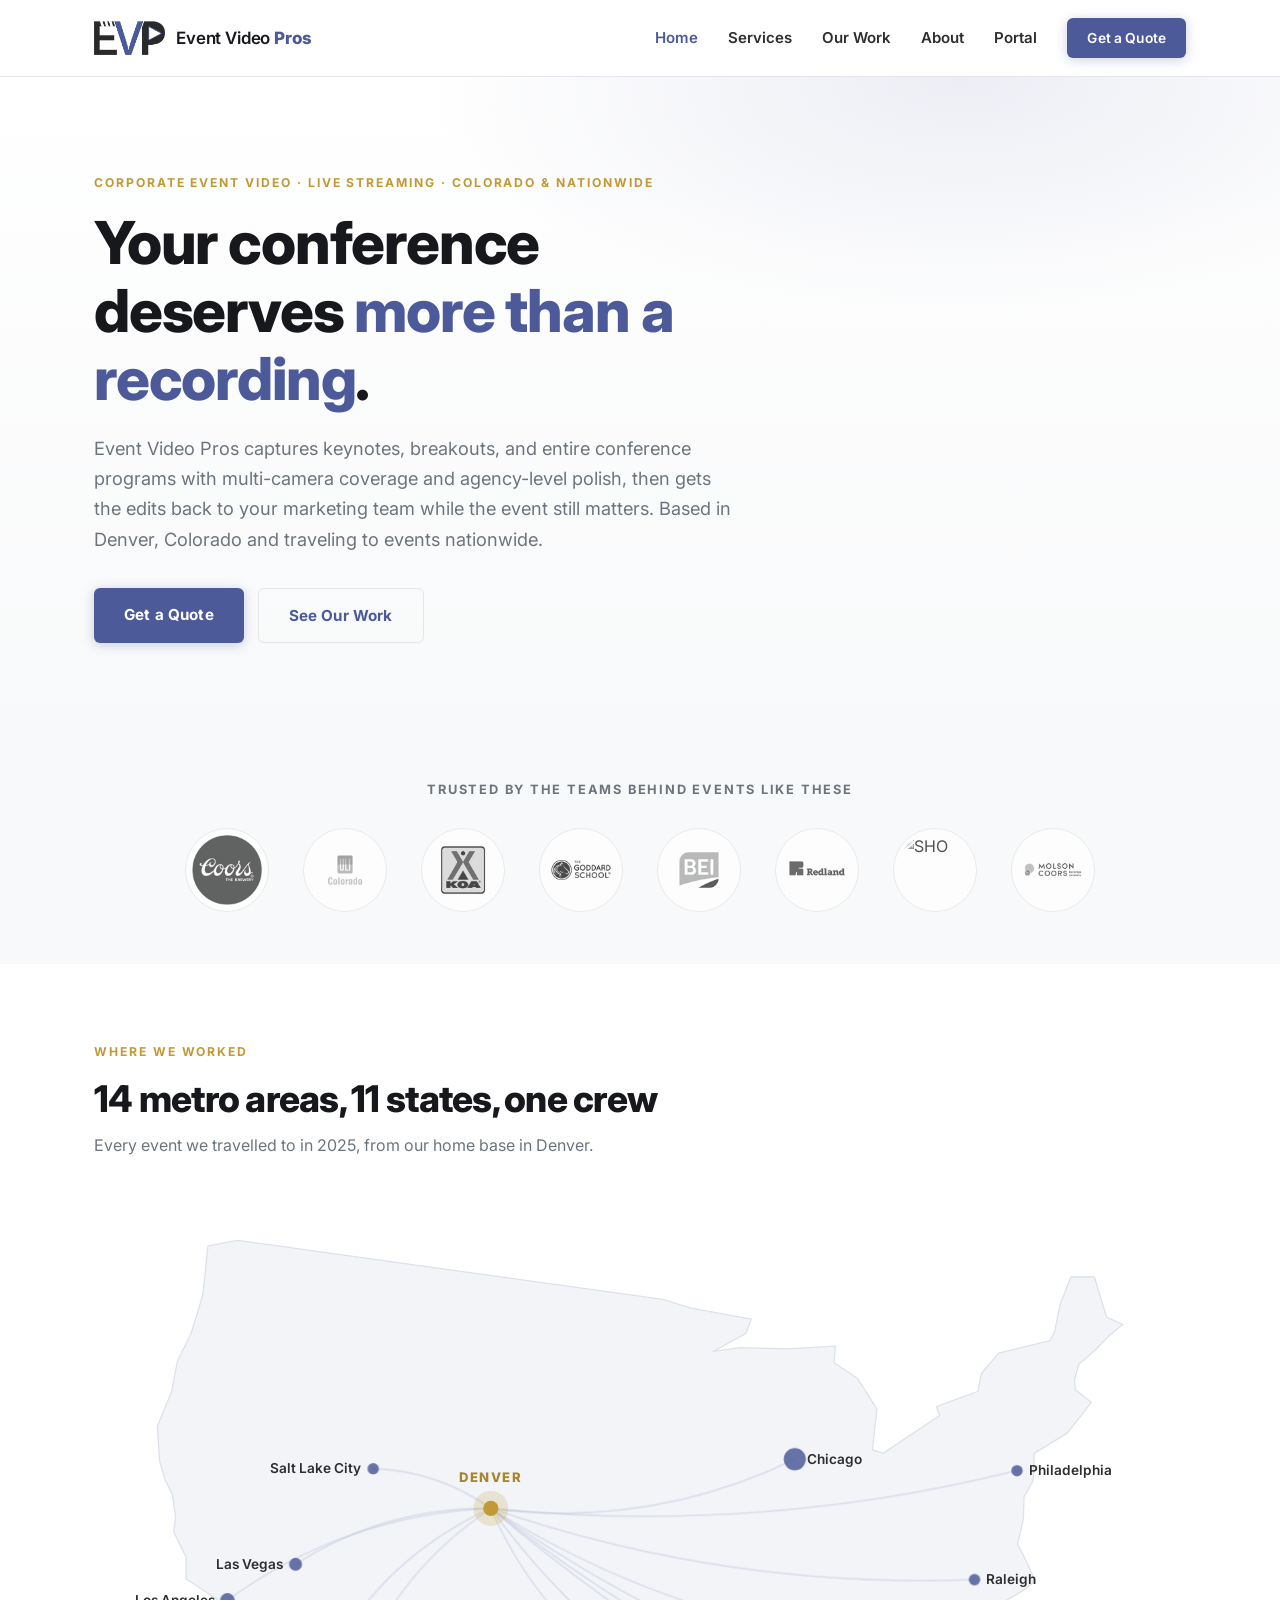
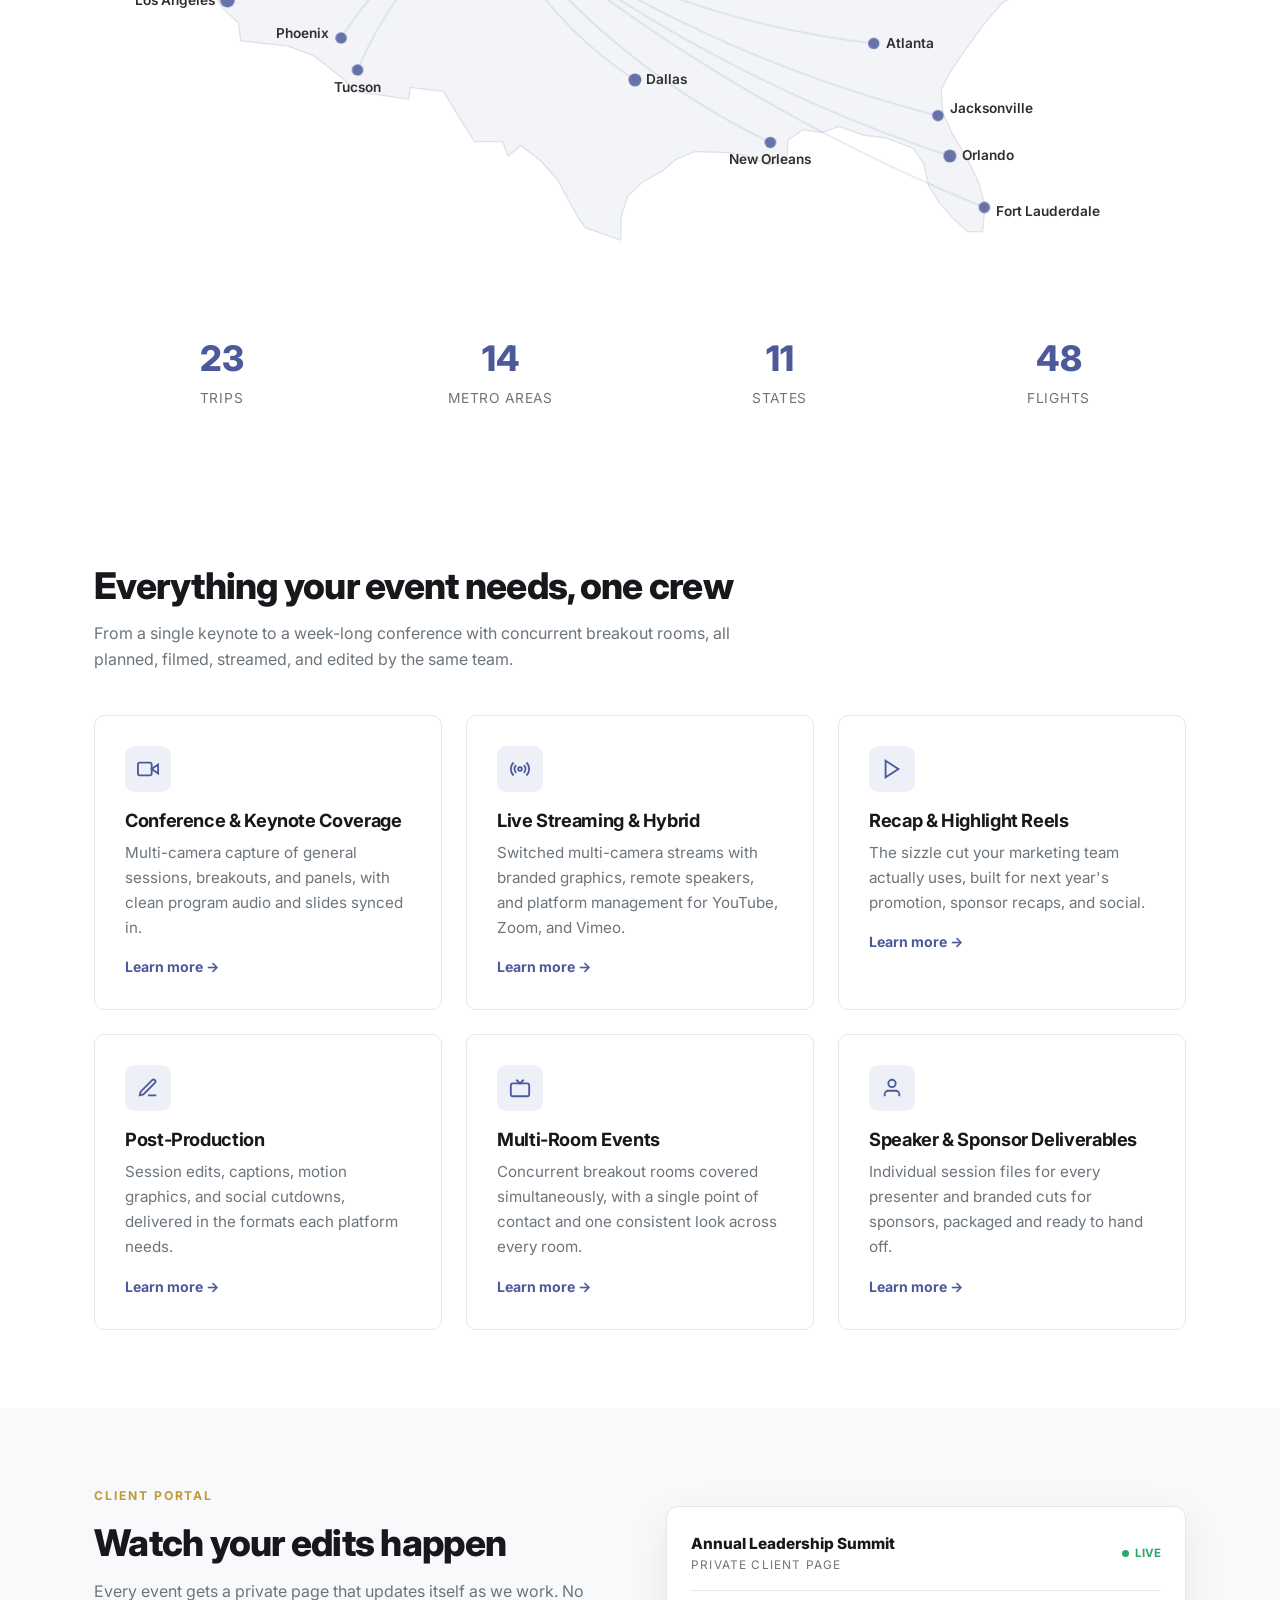
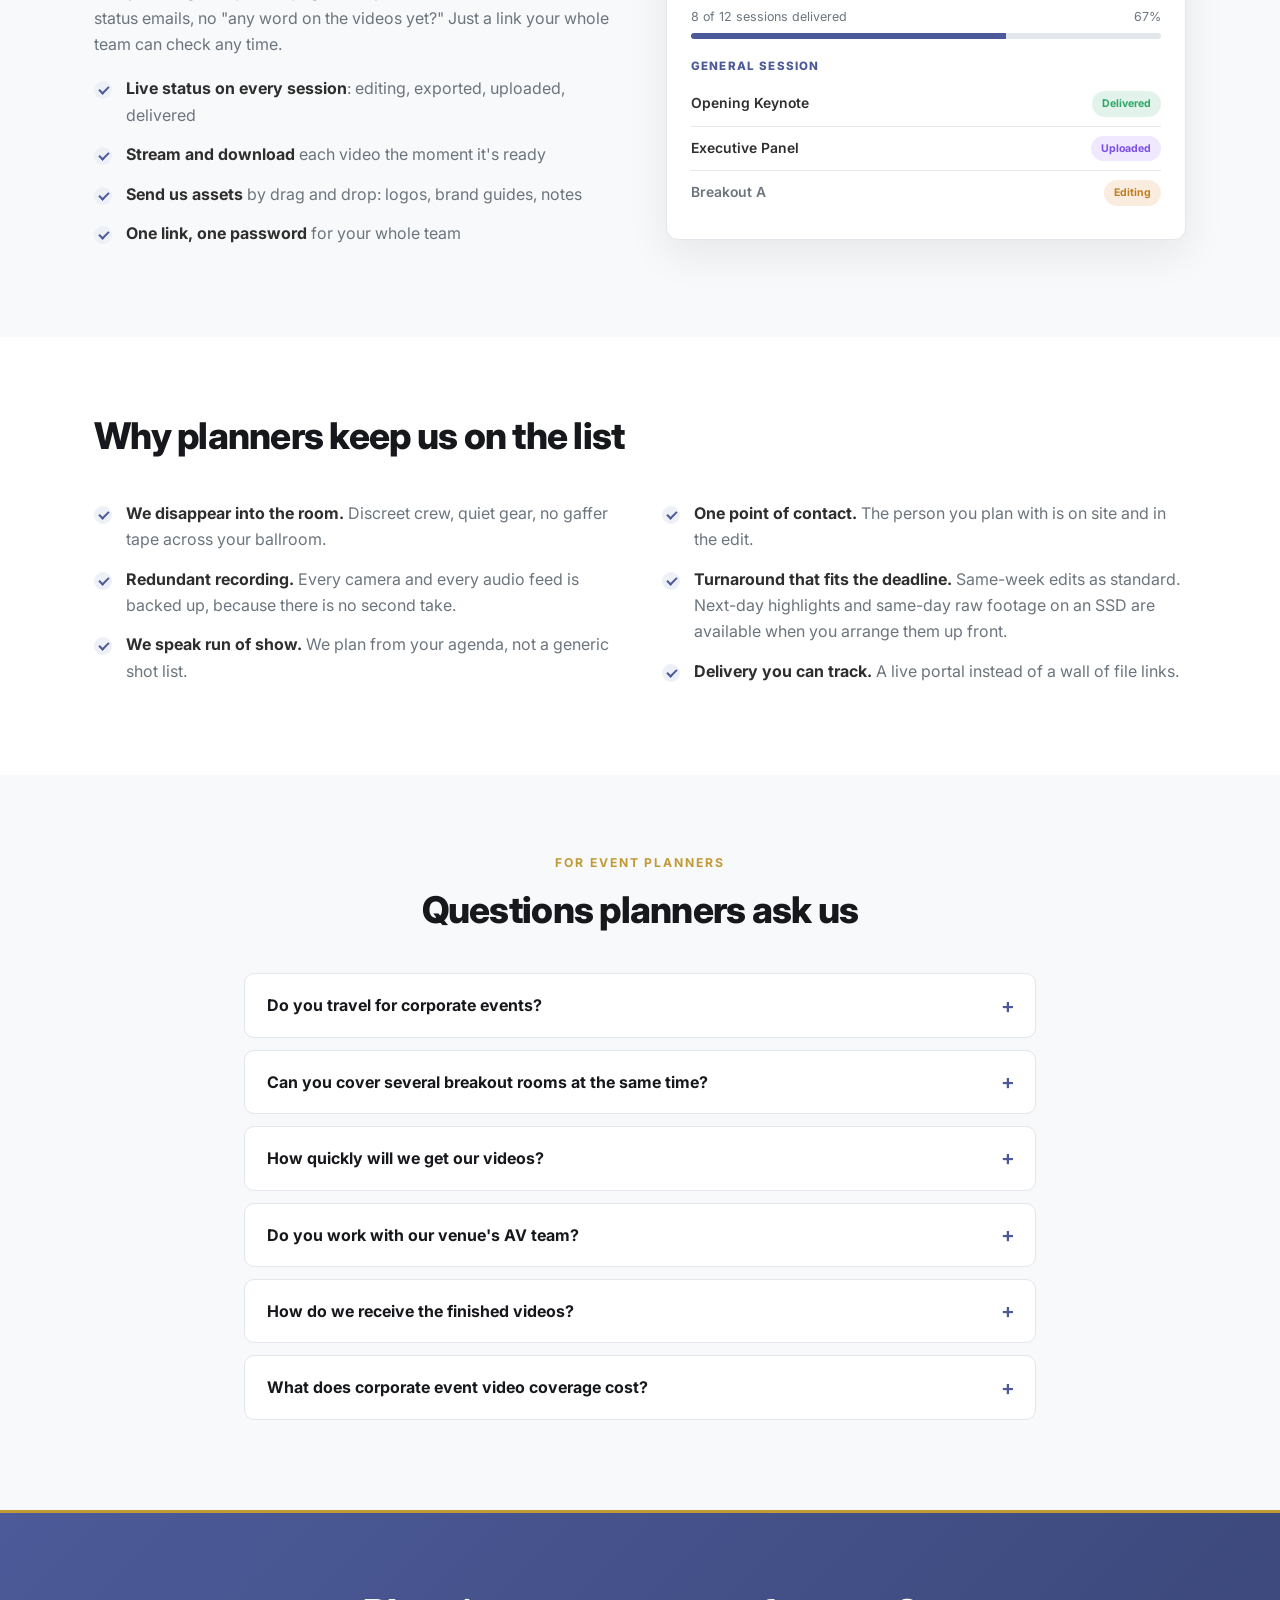
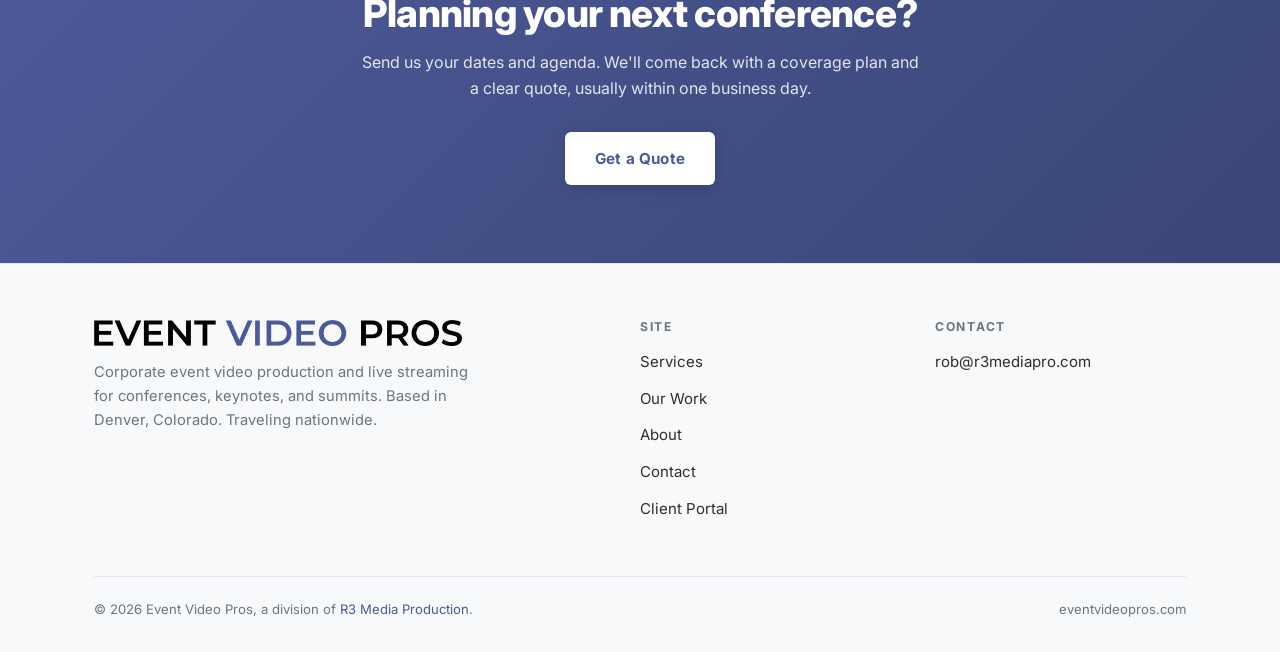
==== index.html @ c7ff6c76 "State turnaround precisely: same-week standard, faster by arrangement Same-day was reading as the de" ====
<!DOCTYPE html>
<html lang="en">
<head>
  <meta charset="UTF-8">
  <meta name="viewport" content="width=device-width, initial-scale=1.0">
  <title>Corporate Event Video Production &amp; Live Streaming | Event Video Pros</title>
  <meta name="description" content="Event Video Pros produces corporate event video and live streaming for conferences, keynotes, and multi-day summits. Based in Denver, Colorado and traveling nationwide. Multi-camera coverage, agency-level polish, fast turnaround.">
  <link rel="icon" href="assets/favicon.ico" sizes="any">
  <link rel="icon" type="image/png" sizes="32x32" href="assets/favicon-32.png">
  <link rel="icon" type="image/png" sizes="512x512" href="assets/favicon-512.png">
  <link rel="apple-touch-icon" href="assets/apple-touch-icon.png">

  <link rel="canonical" href="https://eventvideopros.com/">
  <meta property="og:type" content="website">
  <meta property="og:site_name" content="Event Video Pros">
  <meta property="og:url" content="https://eventvideopros.com/">
  <meta property="og:title" content="Corporate Event Video Production &amp; Live Streaming | Event Video Pros">
  <meta property="og:description" content="Corporate event video and live streaming for conferences, keynotes, and multi-day summits. Based in Denver, Colorado, working nationwide.">
  <meta property="og:image" content="https://eventvideopros.com/assets/evp-logo.png">
  <meta name="twitter:card" content="summary_large_image">
  <meta name="twitter:title" content="Corporate Event Video Production &amp; Live Streaming | Event Video Pros">
  <meta name="twitter:description" content="Corporate event video and live streaming for conferences, keynotes, and multi-day summits. Based in Denver, Colorado, working nationwide.">
  <meta name="twitter:image" content="https://eventvideopros.com/assets/evp-logo.png">

  <link rel="preconnect" href="https://fonts.googleapis.com">
  <link rel="preconnect" href="https://fonts.gstatic.com" crossorigin>
  <link href="https://fonts.googleapis.com/css2?family=Inter:wght@400;600;700;800&display=swap" rel="stylesheet">
  <link rel="stylesheet" href="css/styles.css">

<script type="application/ld+json">
{
  "@context": "https://schema.org",
  "@graph": [
    {
      "@type": ["Organization", "ProfessionalService"],
      "@id": "https://eventvideopros.com/#org",
      "name": "Event Video Pros",
      "alternateName": "EVP",
      "description": "Corporate event video production, live streaming, and post-production for conferences, keynotes, and multi-day summits nationwide.",
      "url": "https://eventvideopros.com/",
      "email": "rob@r3mediapro.com",
      "logo": "https://eventvideopros.com/assets/evp-logo.png",
      "image": "https://eventvideopros.com/assets/evp-logo.png",
      "parentOrganization": { "@type": "Organization", "name": "R3 Media Production", "url": "https://r3mediapro.com/" },
      "address": { "@type": "PostalAddress", "addressLocality": "Denver", "addressRegion": "CO", "addressCountry": "US" },
      "areaServed": [
        { "@type": "Country", "name": "United States" },
        { "@type": "State", "name": "Colorado" },
        { "@type": "City", "name": "Denver" }
      ],
      "knowsAbout": [
        "corporate event video production",
        "conference videography",
        "keynote recording",
        "live streaming production",
        "hybrid event production",
        "event recap videos"
      ],
      "hasOfferCatalog": {
        "@type": "OfferCatalog",
        "name": "Corporate Event Video Services",
        "itemListElement": [
          { "@type": "Offer", "itemOffered": { "@type": "Service", "name": "Corporate Event Video Production", "url": "https://eventvideopros.com/services.html#coverage" } },
          { "@type": "Offer", "itemOffered": { "@type": "Service", "name": "Live Streaming and Hybrid Events", "url": "https://eventvideopros.com/services.html#livestream" } },
          { "@type": "Offer", "itemOffered": { "@type": "Service", "name": "Event Recap and Highlight Reels", "url": "https://eventvideopros.com/services.html#recap" } },
          { "@type": "Offer", "itemOffered": { "@type": "Service", "name": "Post-Production and Editing", "url": "https://eventvideopros.com/services.html#editing" } }
        ]
      }
    },
    {
      "@type": "WebSite",
      "@id": "https://eventvideopros.com/#website",
      "url": "https://eventvideopros.com/",
      "name": "Event Video Pros",
      "publisher": { "@id": "https://eventvideopros.com/#org" }
    }
  ]
}
</script>
<script type="application/ld+json">
{
 "@context": "https://schema.org",
 "@type": "FAQPage",
 "mainEntity": [
  {
   "@type": "Question",
   "name": "Do you travel for corporate events?",
   "acceptedAnswer": {
    "@type": "Answer",
    "text": "Yes. We are based in Denver, Colorado and travel nationwide. In 2025 alone we covered events in 14 metro areas across 11 states, from Chicago to Los Angeles to Fort Lauderdale."
   }
  },
  {
   "@type": "Question",
   "name": "Can you cover several breakout rooms at the same time?",
   "acceptedAnswer": {
    "@type": "Answer",
    "text": "Yes. Multi-room coverage is one of our specialties. We staff every room, keep one consistent look across all of them, and name the files to match your agenda so nobody has to guess which recording is which."
   }
  },
  {
   "@type": "Question",
   "name": "How quickly will we get our videos?",
   "acceptedAnswer": {
    "@type": "Answer",
    "text": "Edits land on your private client portal as each one is finished, so your team can start using video before the whole batch is done. Same-week edits are standard. If you need something faster, next-day highlights and same-day raw footage on an SSD can be arranged before the event."
   }
  },
  {
   "@type": "Question",
   "name": "Do you work with our venue's AV team?",
   "acceptedAnswer": {
    "@type": "Answer",
    "text": "All the time. We coordinate with in-house AV before doors open, pull clean program audio straight from the board, and record everything redundantly so a single failure never costs you a session."
   }
  },
  {
   "@type": "Question",
   "name": "How do we receive the finished videos?",
   "acceptedAnswer": {
    "@type": "Answer",
    "text": "Through your own password-protected client portal. It shows the live status of every session as we edit, lets your whole team stream and download the finished files, and accepts your logos and brand assets by drag and drop."
   }
  },
  {
   "@type": "Question",
   "name": "What does corporate event video coverage cost?",
   "acceptedAnswer": {
    "@type": "Answer",
    "text": "It depends on the number of rooms, days, and deliverables, so we quote each event from its actual agenda. Send us your dates and run of show and you will have a clear, itemized quote, usually within one business day."
   }
  }
 ]
}
</script>
</head>
<body>

<header class="site-header">
  <div class="wrap nav">
    <a class="brand" href="index.html"><img src="assets/evp-mark.png" alt="Event Video Pros"><span class="brand-text">Event Video <strong>Pros</strong></span></a>
    <button class="menu-toggle" aria-label="Menu" onclick="document.querySelector('nav.links').classList.toggle('open')">
      <span></span><span></span><span></span>
    </button>
    <nav class="links">
      <a href="index.html" class="active">Home</a>
      <a href="services.html">Services</a>
      <a href="work.html">Our Work</a>
      <a href="about.html">About</a>
      <a href="portal/">Portal</a>
      <a href="contact.html" class="btn sm">Get a Quote</a>
    </nav>
  </div>
</header>

<div id="sent-banner" style="display:none; background:#1d7a3e; color:#fff; text-align:center; padding:14px 24px; font-weight:600;">
  ✓ Request sent. We'll get back to you within one business day.
</div>
<script>
if (new URLSearchParams(location.search).get('sent') === '1') {
  document.getElementById('sent-banner').style.display = 'block';
  history.replaceState(null, '', location.pathname);
  setTimeout(() => { document.getElementById('sent-banner').style.display = 'none'; }, 6000);
}
</script>

<section class="hero">
  <div class="wrap">
    <div class="kicker">Corporate Event Video &middot; Live Streaming &middot; Colorado &amp; Nationwide</div>
    <h1>Your conference deserves <em>more than a recording</em>.</h1>
    <p class="lead">Event Video Pros captures keynotes, breakouts, and entire conference programs with multi-camera coverage and agency-level polish, then gets the edits back to your marketing team while the event still matters. Based in Denver, Colorado and traveling to events nationwide.</p>
    <div class="cta-row">
      <a class="btn" href="contact.html">Get a Quote</a>
      <a class="btn ghost" href="work.html">See Our Work</a>
    </div>
  </div>
</section>

<section class="block alt" style="padding:52px 0;">
  <div class="wrap">
    <p style="text-align:center; color:var(--steel); font-size:0.8rem; font-weight:700; letter-spacing:0.14em; text-transform:uppercase; margin-bottom:28px;">Trusted by the teams behind events like these</p>
    <div class="clients">
      <img src="assets/clients/coors-round.png" alt="Coors" loading="lazy">
      <img src="assets/clients/uli-round.png" alt="ULI" loading="lazy">
      <img src="assets/clients/koa-round.png" alt="KOA" loading="lazy">
      <img src="assets/clients/goddard-round.png" alt="The Goddard School" loading="lazy">
      <img src="assets/clients/bei-round.png" alt="BEI" loading="lazy">
      <img src="assets/clients/redland-round.png" alt="Redland" loading="lazy">
      <img src="assets/clients/sho-round.png" alt="SHO" loading="lazy">
      <img src="assets/clients/mcbc-round.png" alt="MCBC" loading="lazy">
    </div>
  </div>
</section>

<section class="block" id="where-we-worked">
  <div class="wrap">
    <div class="section-head" style="margin-bottom:18px;">
      <div class="kicker">Where We Worked</div>
      <h2>14 metro areas, 11 states, one crew</h2>
      <p>Every event we travelled to in 2025, from our home base in Denver.</p>
    </div>
    <svg viewBox="0 0 1000 665" xmlns="http://www.w3.org/2000/svg" class="travel-map" role="img"
     aria-label="Map of the United States showing the 14 metro areas Event Video Pros travelled to for events in 2025, with routes radiating from Denver, Colorado.">
  <style>
    .travel-map .land{fill:#F2F4F8;stroke:#DDE2EA;stroke-width:1.2;stroke-linejoin:round}
    .travel-map .arcs path{fill:none;stroke:#4C5A99;stroke-width:1.4;opacity:.38;stroke-linecap:round}
    .travel-map .dots circle{fill:#4C5A99;opacity:.92}
    .travel-map .home{fill:#C19A36}
    .travel-map .home-halo{fill:#C19A36;opacity:.2}
    .travel-map .home-label{font:800 12px Inter,system-ui,sans-serif;fill:#A8842C;letter-spacing:.12em}
    .travel-map .labels text{font:600 12.5px Inter,system-ui,sans-serif;fill:#2E2E2E}
    @media (max-width:640px){
      .travel-map .labels text{font-size:17px}
      .travel-map .home-label{font-size:16px}
    }
  </style>
  <path class="land" d="M104.3,63.1 L102.2,84.7 L99.5,108.4 L89.0,143.1 L76.4,168.5 L71.2,196.1 L58.0,228.2 L60.1,260.4 L65.3,277.7 L71.9,290.9 L74.7,311.8 L72.9,324.8 L84.3,348.0 L84.4,368.1 L112.3,386.4 L117.6,394.3 L132.4,408.8 L134.3,424.7 L177.2,429.4 L201.1,438.4 L230.1,460.9 L237.7,470.8 L288.1,478.1 L289.5,467.4 L320.0,471.1 L334.0,494.2 L348.5,517.1 L374.5,517.1 L379.1,530.3 L391.0,520.5 L408.8,534.4 L424.8,552.4 L442.4,585.1 L449.8,595.9 L482.4,607.3 L482.7,586.1 L488.7,567.0 L502.0,554.3 L520.8,543.7 L533.8,532.8 L550.4,526.1 L582.1,527.2 L593.3,528.9 L618.1,538.2 L634.6,532.9 L635.3,515.7 L649.3,506.0 L666.2,508.9 L682.3,503.1 L705.5,511.4 L724.4,513.5 L750.1,523.1 L759.6,536.8 L764.4,557.7 L774.4,573.4 L786.2,586.7 L800.0,599.5 L813.9,599.4 L815.8,575.5 L810.4,554.9 L798.7,530.9 L785.7,509.2 L777.3,491.0 L775.8,469.5 L782.7,455.4 L795.8,435.8 L816.1,408.1 L832.2,389.6 L849.7,379.5 L861.9,370.2 L854.9,354.1 L845.8,336.2 L851.1,312.9 L851.7,292.9 L860.1,277.7 L861.0,253.1 L891.2,234.6 L902.3,220.5 L913.2,206.3 L898.6,194.7 L897.8,186.0 L901.9,171.5 L917.2,158.2 L929.4,145.6 L942.0,135.0 L927.3,128.4 L916.1,91.6 L894.7,91.4 L884.9,116.2 L879.6,142.0 L875.4,149.8 L828.5,161.3 L812.5,180.2 L809.6,196.2 L771.4,210.2 L774.5,218.4 L722.8,252.9 L712.8,250.0 L717.0,212.5 L699.3,184.6 L677.8,170.1 L678.9,154.9 L634.7,157.4 L591.8,156.3 L567.0,159.7 L596.9,143.3 L601.9,130.2 L546.7,120.1 L521.0,112.1 L131.2,58.0 Z" fill="#F2F4F8" stroke="#DDE2EA" stroke-width="1.2"/>
  <g class="arcs" fill="none" stroke="#4C5A99" stroke-width="1.4" opacity="0.38" stroke-linecap="round"><path d="M363.4,303.5 Q509.2,322.4 641.7,258.4"/><path d="M363.4,303.5 Q230.1,309.4 122.1,387.6"/><path d="M363.4,303.5 Q405.8,401.7 495.3,460.5"/><path d="M363.4,303.5 Q553.6,453.8 783.7,530.2"/><path d="M363.4,303.5 Q266.3,302.2 184.5,354.6"/><path d="M363.4,303.5 Q464.4,442.8 619.3,517.8"/><path d="M363.4,303.5 Q524.7,404.9 714.0,427.1"/><path d="M363.4,303.5 Q607.3,328.1 845.2,268.9"/><path d="M363.4,303.5 Q314.9,269.1 255.6,267.1"/><path d="M363.4,303.5 Q550.4,436.4 772.8,493.2"/><path d="M363.4,303.5 Q567.6,476.3 815.3,577.3"/><path d="M363.4,303.5 Q578.7,377.6 806.3,368.7"/><path d="M363.4,303.5 Q280.1,359.1 241.3,451.4"/><path d="M363.4,303.5 Q277.0,342.2 226.2,422.1"/></g>
  <g class="dots" fill="#4C5A99" opacity="0.92"><circle cx="641.7" cy="258.4" r="10.1"><title>Chicago, IL - 8 trips in 2025</title></circle><circle cx="122.1" cy="387.6" r="6.6"><title>Los Angeles, CA - 3 trips in 2025</title></circle><circle cx="495.3" cy="460.5" r="5.9"><title>Dallas, TX - 2 trips in 2025</title></circle><circle cx="783.7" cy="530.2" r="5.9"><title>Orlando, FL - 2 trips in 2025</title></circle><circle cx="184.5" cy="354.6" r="5.9"><title>Las Vegas, NV - 2 trips in 2025</title></circle><circle cx="619.3" cy="517.8" r="5.2"><title>New Orleans, LA - 1 trip in 2025</title></circle><circle cx="714.0" cy="427.1" r="5.2"><title>Atlanta, GA - 1 trip in 2025</title></circle><circle cx="845.2" cy="268.9" r="5.2"><title>Philadelphia, PA - 1 trip in 2025</title></circle><circle cx="255.6" cy="267.1" r="5.2"><title>Salt Lake City, UT - 1 trip in 2025</title></circle><circle cx="772.8" cy="493.2" r="5.2"><title>Jacksonville, FL - 1 trip in 2025</title></circle><circle cx="815.3" cy="577.3" r="5.2"><title>Fort Lauderdale, FL - 1 trip in 2025</title></circle><circle cx="806.3" cy="368.7" r="5.2"><title>Raleigh, NC - 1 trip in 2025</title></circle><circle cx="241.3" cy="451.4" r="5.2"><title>Tucson, AZ - 1 trip in 2025</title></circle><circle cx="226.2" cy="422.1" r="5.2"><title>Phoenix, AZ - 1 trip in 2025</title></circle></g>
  <circle class="home-halo" cx="363.4" cy="303.5" r="16" fill="#C19A36" opacity="0.2"/>
  <circle class="home" cx="363.4" cy="303.5" r="7" fill="#C19A36"/>
  <text class="home-label" x="363.4" y="279.5" text-anchor="middle" fill="#A8842C" font-family="Inter,system-ui,sans-serif" font-size="12" font-weight="800" letter-spacing="1.4">DENVER</text>
  <g class="labels" fill="#2E2E2E" font-family="Inter,system-ui,sans-serif" font-size="12.5" font-weight="600"><text x="652.7" y="262.4" text-anchor="start">Chicago</text><text x="111.1" y="391.6" text-anchor="end">Los Angeles</text><text x="505.3" y="464.5" text-anchor="start">Dallas</text><text x="794.7" y="534.2" text-anchor="start">Orlando</text><text x="173.5" y="358.6" text-anchor="end">Las Vegas</text><text x="619.3" y="537.8" text-anchor="middle">New Orleans</text><text x="725.0" y="431.1" text-anchor="start">Atlanta</text><text x="856.2" y="272.9" text-anchor="start">Philadelphia</text><text x="244.6" y="271.1" text-anchor="end">Salt Lake City</text><text x="783.8" y="491.2" text-anchor="start">Jacksonville</text><text x="826.3" y="585.3" text-anchor="start">Fort Lauderdale</text><text x="817.3" y="372.7" text-anchor="start">Raleigh</text><text x="241.3" y="471.4" text-anchor="middle">Tucson</text><text x="215.2" y="422.1" text-anchor="end">Phoenix</text></g>
</svg>
    <div class="stats" style="margin-top:26px;">
      <div class="stat"><div class="num">23</div><div class="label">Trips</div></div>
      <div class="stat"><div class="num">14</div><div class="label">Metro Areas</div></div>
      <div class="stat"><div class="num">11</div><div class="label">States</div></div>
      <div class="stat"><div class="num">48</div><div class="label">Flights</div></div>
    </div>
  </div>
</section>

<section class="block">
  <div class="wrap">
    <div class="section-head">
      <h2>Everything your event needs, one crew</h2>
      <p>From a single keynote to a week-long conference with concurrent breakout rooms, all planned, filmed, streamed, and edited by the same team.</p>
    </div>
    <div class="grid cols-3">
      <div class="card">
        <div class="icon">
          <svg width="22" height="22" viewBox="0 0 24 24" fill="none" stroke="currentColor" stroke-width="2"><path d="M23 7l-7 5 7 5V7z"/><rect x="1" y="5" width="15" height="14" rx="2"/></svg>
        </div>
        <h3>Conference &amp; Keynote Coverage</h3>
        <p>Multi-camera capture of general sessions, breakouts, and panels, with clean program audio and slides synced in.</p>
        <a class="more" href="services.html#coverage">Learn more &rarr;</a>
      </div>
      <div class="card">
        <div class="icon">
          <svg width="22" height="22" viewBox="0 0 24 24" fill="none" stroke="currentColor" stroke-width="2"><circle cx="12" cy="12" r="2"/><path d="M16.24 7.76a6 6 0 010 8.49M7.76 16.24a6 6 0 010-8.49M19.07 4.93a10 10 0 010 14.14M4.93 19.07a10 10 0 010-14.14"/></svg>
        </div>
        <h3>Live Streaming &amp; Hybrid</h3>
        <p>Switched multi-camera streams with branded graphics, remote speakers, and platform management for YouTube, Zoom, and Vimeo.</p>
        <a class="more" href="services.html#livestream">Learn more &rarr;</a>
      </div>
      <div class="card">
        <div class="icon">
          <svg width="22" height="22" viewBox="0 0 24 24" fill="none" stroke="currentColor" stroke-width="2"><polygon points="5 3 19 12 5 21 5 3"/></svg>
        </div>
        <h3>Recap &amp; Highlight Reels</h3>
        <p>The sizzle cut your marketing team actually uses, built for next year's promotion, sponsor recaps, and social.</p>
        <a class="more" href="services.html#recap">Learn more &rarr;</a>
      </div>
      <div class="card">
        <div class="icon">
          <svg width="22" height="22" viewBox="0 0 24 24" fill="none" stroke="currentColor" stroke-width="2"><path d="M12 20h9M16.5 3.5a2.12 2.12 0 013 3L7 19l-4 1 1-4L16.5 3.5z"/></svg>
        </div>
        <h3>Post-Production</h3>
        <p>Session edits, captions, motion graphics, and social cutdowns, delivered in the formats each platform needs.</p>
        <a class="more" href="services.html#editing">Learn more &rarr;</a>
      </div>
      <div class="card">
        <div class="icon">
          <svg width="22" height="22" viewBox="0 0 24 24" fill="none" stroke="currentColor" stroke-width="2"><rect x="2" y="7" width="20" height="14" rx="2"/><path d="M16 3l-4 4-4-4"/></svg>
        </div>
        <h3>Multi-Room Events</h3>
        <p>Concurrent breakout rooms covered simultaneously, with a single point of contact and one consistent look across every room.</p>
        <a class="more" href="services.html#multiroom">Learn more &rarr;</a>
      </div>
      <div class="card">
        <div class="icon">
          <svg width="22" height="22" viewBox="0 0 24 24" fill="none" stroke="currentColor" stroke-width="2"><path d="M20 21v-2a4 4 0 00-4-4H8a4 4 0 00-4 4v2"/><circle cx="12" cy="7" r="4"/></svg>
        </div>
        <h3>Speaker &amp; Sponsor Deliverables</h3>
        <p>Individual session files for every presenter and branded cuts for sponsors, packaged and ready to hand off.</p>
        <a class="more" href="services.html#deliverables">Learn more &rarr;</a>
      </div>
    </div>
  </div>
</section>

<section class="block alt" id="portal">
  <div class="wrap">
    <div class="grid cols-2" style="align-items:center; gap:52px;">
      <div>
        <div class="kicker">Client Portal</div>
        <h2 style="font-size:clamp(1.7rem,3vw,2.3rem); font-weight:800;">Watch your edits happen</h2>
        <p style="color:var(--steel); margin:14px 0 4px;">Every event gets a private page that updates itself as we work. No status emails, no "any word on the videos yet?" Just a link your whole team can check any time.</p>
        <ul class="checks">
          <li><strong>Live status on every session</strong>: editing, exported, uploaded, delivered</li>
          <li><strong>Stream and download</strong> each video the moment it's ready</li>
          <li><strong>Send us assets</strong> by drag and drop: logos, brand guides, notes</li>
          <li><strong>One link, one password</strong> for your whole team</li>
        </ul>
      </div>
      <div style="background:#fff; border:1px solid var(--line); border-radius:12px; padding:24px; box-shadow:0 14px 40px rgba(22,24,28,0.08);">
        <div style="display:flex; align-items:center; justify-content:space-between; gap:10px; border-bottom:1px solid var(--line); padding-bottom:14px; margin-bottom:16px;">
          <div>
            <div style="font-weight:800; font-size:0.96rem; color:var(--ink);">Annual Leadership Summit</div>
            <div style="color:var(--steel); font-size:0.74rem; letter-spacing:0.1em; text-transform:uppercase;">Private client page</div>
          </div>
          <span style="display:flex; align-items:center; gap:6px; color:#2ea86a; font-size:0.72rem; font-weight:700;"><span style="width:7px;height:7px;border-radius:50%;background:#2ea86a;display:inline-block;"></span>LIVE</span>
        </div>
        <div style="display:flex; justify-content:space-between; font-size:0.78rem; color:var(--steel); margin-bottom:6px;">
          <span>8 of 12 sessions delivered</span><span>67%</span>
        </div>
        <div style="height:6px; border-radius:3px; background:var(--line); overflow:hidden; margin-bottom:18px;">
          <div style="width:67%; height:100%; background:linear-gradient(90deg,var(--slate),var(--electric));"></div>
        </div>
        <div style="color:var(--slate); font-size:0.72rem; font-weight:800; letter-spacing:0.1em; text-transform:uppercase; margin-bottom:6px;">General Session</div>
        <div style="display:flex; justify-content:space-between; align-items:center; gap:8px; padding:9px 0; border-bottom:1px solid var(--line);">
          <span style="font-size:0.87rem; font-weight:600;">Opening Keynote</span>
          <span style="background:rgba(46,168,106,.14); color:#2ea86a; font-size:0.66rem; font-weight:700; padding:4px 10px; border-radius:20px;">Delivered</span>
        </div>
        <div style="display:flex; justify-content:space-between; align-items:center; gap:8px; padding:9px 0; border-bottom:1px solid var(--line);">
          <span style="font-size:0.87rem; font-weight:600;">Executive Panel</span>
          <span style="background:rgba(139,92,246,.14); color:#7c4dee; font-size:0.66rem; font-weight:700; padding:4px 10px; border-radius:20px;">Uploaded</span>
        </div>
        <div style="display:flex; justify-content:space-between; align-items:center; gap:8px; padding:9px 0;">
          <span style="font-size:0.87rem; font-weight:600; color:var(--steel);">Breakout A</span>
          <span style="background:rgba(217,131,36,.14); color:#c07d20; font-size:0.66rem; font-weight:700; padding:4px 10px; border-radius:20px;">Editing</span>
        </div>
      </div>
    </div>
  </div>
</section>

<section class="block">
  <div class="wrap">
    <div class="section-head">
      <h2>Why planners keep us on the list</h2>
    </div>
    <div class="grid cols-2" style="gap:44px; align-items:start;">
      <ul class="checks" style="margin-top:0;">
        <li><strong>We disappear into the room.</strong> Discreet crew, quiet gear, no gaffer tape across your ballroom.</li>
        <li><strong>Redundant recording.</strong> Every camera and every audio feed is backed up, because there is no second take.</li>
        <li><strong>We speak run of show.</strong> We plan from your agenda, not a generic shot list.</li>
      </ul>
      <ul class="checks" style="margin-top:0;">
        <li><strong>One point of contact.</strong> The person you plan with is on site and in the edit.</li>
        <li><strong>Turnaround that fits the deadline.</strong> Same-week edits as standard. Next-day highlights and same-day raw footage on an SSD are available when you arrange them up front.</li>
        <li><strong>Delivery you can track.</strong> A live portal instead of a wall of file links.</li>
      </ul>
    </div>
  </div>
</section>

<section class="block alt" id="faq">
  <div class="wrap" style="max-width:840px;">
    <div class="section-head" style="text-align:center;">
      <div class="kicker">For Event Planners</div>
      <h2>Questions planners ask us</h2>
    </div>
      <details class="faq">
        <summary>Do you travel for corporate events?</summary>
        <p>Yes. We are based in Denver, Colorado and travel nationwide. In 2025 alone we covered events in 14 metro areas across 11 states, from Chicago to Los Angeles to Fort Lauderdale.</p>
      </details>
      <details class="faq">
        <summary>Can you cover several breakout rooms at the same time?</summary>
        <p>Yes. Multi-room coverage is one of our specialties. We staff every room, keep one consistent look across all of them, and name the files to match your agenda so nobody has to guess which recording is which.</p>
      </details>
      <details class="faq">
        <summary>How quickly will we get our videos?</summary>
        <p>Edits land on your private client portal as each one is finished, so your team can start using video before the whole batch is done. Same-week edits are standard. If you need something faster, next-day highlights and same-day raw footage on an SSD can be arranged before the event.</p>
      </details>
      <details class="faq">
        <summary>Do you work with our venue's AV team?</summary>
        <p>All the time. We coordinate with in-house AV before doors open, pull clean program audio straight from the board, and record everything redundantly so a single failure never costs you a session.</p>
      </details>
      <details class="faq">
        <summary>How do we receive the finished videos?</summary>
        <p>Through your own password-protected client portal. It shows the live status of every session as we edit, lets your whole team stream and download the finished files, and accepts your logos and brand assets by drag and drop.</p>
      </details>
      <details class="faq">
        <summary>What does corporate event video coverage cost?</summary>
        <p>It depends on the number of rooms, days, and deliverables, so we quote each event from its actual agenda. Send us your dates and run of show and you will have a clear, itemized quote, usually within one business day.</p>
      </details>
  </div>
</section>

<section class="cta-band">
  <div class="wrap">
    <h2>Planning your next conference?</h2>
    <p>Send us your dates and agenda. We'll come back with a coverage plan and a clear quote, usually within one business day.</p>
    <a class="btn" href="contact.html">Get a Quote</a>
  </div>
</section>

<footer class="site-footer">
  <div class="wrap">
    <div class="footer-grid">
      <div>
        <a class="brand" href="index.html"><img src="assets/evp-wordmark.png" alt="Event Video Pros"></a>
        <p class="tag">Corporate event video production and live streaming for conferences, keynotes, and summits. Based in Denver, Colorado. Traveling nationwide.</p>
      </div>
      <div>
        <h4>Site</h4>
        <ul>
          <li><a href="services.html">Services</a></li>
          <li><a href="work.html">Our Work</a></li>
          <li><a href="about.html">About</a></li>
          <li><a href="contact.html">Contact</a></li>
          <li><a href="portal/">Client Portal</a></li>
        </ul>
      </div>
      <div>
        <h4>Contact</h4>
        <ul>
          <li><a href="mailto:rob@r3mediapro.com">rob@r3mediapro.com</a></li>
        </ul>
      </div>
    </div>
    <div class="footer-bottom">
      <span>&copy; 2026 Event Video Pros, a division of <a href="https://r3mediapro.com/">R3 Media Production</a>.</span>
      <span>eventvideopros.com</span>
    </div>
  </div>
</footer>

</body>
</html>
---- css/styles.css ----
/* Event Video Pros - site styles
   Palette from EventVideoPros_Complete_StyleGuide.pdf */
:root {
  --slate: #4C5A99;        /* logo blue - primary brand */
  --slate-deep: #3A4677;   /* button hover / gradients */
  --slate-tint: #EEF0F7;   /* soft fills */
  --electric: #4C5A99;     /* CTA buttons (slate) */
  --electric-dark: #3A4677;
  --charcoal: #2E2E2E;     /* body text */
  --bg: #ffffff;
  --bg-alt: #F8F9FA;       /* section background */
  --steel: #6C757D;        /* muted text / lines */
  --line: #E3E6EA;
  --gold: #C19A36;         /* premium accent */
  --ink: #16181C;
  --max: 1140px;
}

* { margin: 0; padding: 0; box-sizing: border-box; }
html { scroll-behavior: smooth; }

body {
  background: var(--bg);
  color: var(--charcoal);
  font-family: "Inter", -apple-system, BlinkMacSystemFont, "Segoe UI", Roboto, Helvetica, Arial, sans-serif;
  line-height: 1.65;
  -webkit-font-smoothing: antialiased;
}

img { max-width: 100%; display: block; }
a { color: var(--slate); text-decoration: none; }

h1, h2, h3, h4 { color: var(--ink); line-height: 1.15; letter-spacing: -0.02em; }

.wrap { max-width: var(--max); margin: 0 auto; padding: 0 24px; }

/* ---------- Buttons ---------- */
.btn {
  display: inline-block; padding: 14px 30px; border-radius: 6px;
  background: var(--electric); color: #fff !important; font-weight: 700;
  font-size: 0.95rem; letter-spacing: 0.01em;
  transition: background 0.18s, transform 0.18s, box-shadow 0.18s;
  box-shadow: 0 2px 12px rgba(76,90,153,0.28);
}
.btn:hover { background: var(--electric-dark); transform: translateY(-1px); box-shadow: 0 8px 22px rgba(76,90,153,0.34); }
.btn.ghost {
  background: transparent; color: var(--slate) !important;
  border: 1.5px solid var(--line); box-shadow: none;
}
.btn.ghost:hover { border-color: var(--slate); background: rgba(76,90,153,0.05); }
.btn.sm { padding: 9px 20px; font-size: 0.86rem; }

/* ---------- Nav ---------- */
header.site-header {
  position: sticky; top: 0; z-index: 100;
  background: rgba(255,255,255,0.94); backdrop-filter: blur(10px);
  border-bottom: 1px solid var(--line);
}
.nav { display: flex; align-items: center; justify-content: space-between; height: 76px; }
.brand { display: flex; align-items: center; gap: 11px; }
.brand img { height: 34px; width: auto; }
.brand-text {
  font-size: 1.06rem; font-weight: 600; color: var(--ink); letter-spacing: -0.01em;
  white-space: nowrap; line-height: 1;
}
.brand-text strong { font-weight: 800; color: var(--slate); }
@media (max-width: 420px) { .brand-text { display: none; } }
nav.links { display: flex; gap: 30px; align-items: center; }
nav.links a {
  color: var(--charcoal); font-size: 0.94rem; font-weight: 600; transition: color 0.18s;
}
nav.links a:hover, nav.links a.active { color: var(--slate); }
.menu-toggle { display: none; background: none; border: 0; cursor: pointer; padding: 8px; }
.menu-toggle span { display: block; width: 22px; height: 2px; background: var(--charcoal); margin: 5px 0; }
@media (max-width: 860px) {
  .menu-toggle { display: block; }
  nav.links {
    display: none; position: absolute; top: 76px; left: 0; right: 0;
    flex-direction: column; background: #fff; padding: 24px;
    border-bottom: 1px solid var(--line); gap: 18px;
  }
  nav.links.open { display: flex; }
}

/* ---------- Hero ---------- */
.hero {
  padding: 96px 0 84px;
  background:
    radial-gradient(ellipse 70% 60% at 75% 0%, rgba(76,90,153,0.10), transparent 60%),
    linear-gradient(180deg, #fff 0%, var(--bg-alt) 100%);
}
.kicker {
  color: var(--gold); font-weight: 700; letter-spacing: 0.16em;
  text-transform: uppercase; font-size: 0.76rem; margin-bottom: 16px;
}
.hero h1 { font-size: clamp(2.3rem, 5vw, 3.7rem); font-weight: 800; max-width: 17ch; }
.hero h1 em { font-style: normal; color: var(--slate); }
.hero p.lead { margin-top: 20px; font-size: 1.14rem; color: var(--steel); max-width: 58ch; }
.hero .cta-row { margin-top: 34px; display: flex; gap: 14px; flex-wrap: wrap; }

.page-hero {
  padding: 66px 0 54px; border-bottom: 1px solid var(--line);
  background: linear-gradient(180deg, #fff 0%, var(--bg-alt) 100%);
}
.page-hero h1 { font-size: clamp(2rem, 4.2vw, 2.9rem); font-weight: 800; }
.page-hero p { margin-top: 14px; color: var(--steel); max-width: 62ch; font-size: 1.06rem; }

/* ---------- Sections ---------- */
section.block { padding: 78px 0; }
section.block.alt { background: var(--bg-alt); }
.section-head { margin-bottom: 42px; }
.section-head h2 { font-size: clamp(1.7rem, 3vw, 2.3rem); font-weight: 800; }
.section-head p { color: var(--steel); margin-top: 12px; max-width: 64ch; }

.grid { display: grid; gap: 24px; }
.grid.cols-3 { grid-template-columns: repeat(3, 1fr); }
.grid.cols-2 { grid-template-columns: repeat(2, 1fr); }
@media (max-width: 900px) { .grid.cols-3 { grid-template-columns: 1fr 1fr; } }
@media (max-width: 640px) { .grid.cols-3, .grid.cols-2 { grid-template-columns: 1fr; } }

.card {
  background: #fff; border: 1px solid var(--line); border-radius: 10px;
  padding: 30px; transition: border-color 0.18s, box-shadow 0.18s, transform 0.18s;
}
.card:hover { border-color: rgba(76,90,153,0.4); box-shadow: 0 10px 28px rgba(22,24,28,0.07); transform: translateY(-2px); }
.card .icon {
  width: 46px; height: 46px; border-radius: 9px; display: flex;
  align-items: center; justify-content: center; margin-bottom: 18px;
  background: var(--slate-tint); color: var(--slate);
}
.card h3 { font-size: 1.14rem; font-weight: 700; margin-bottom: 9px; }
.card p { color: var(--steel); font-size: 0.95rem; }
.card a.more { display: inline-block; margin-top: 15px; font-weight: 700; font-size: 0.88rem; color: var(--slate); }
.card a.more:hover { color: var(--gold); }

/* ---------- Client logo strip ---------- */
.clients { display: flex; flex-wrap: wrap; justify-content: center; gap: 34px; align-items: center; }
.clients img {
  height: 84px; width: 84px; border-radius: 50%; object-fit: contain;
  background: #fff; border: 1px solid var(--line); padding: 4px;
  filter: grayscale(1); opacity: 0.82;
  transition: filter 0.2s, opacity 0.2s, transform 0.2s, box-shadow 0.2s;
}
.clients img:hover { filter: grayscale(0); opacity: 1; transform: scale(1.07); box-shadow: 0 6px 18px rgba(22,24,28,0.10); }
@media (max-width: 640px) { .clients { gap: 18px; } .clients img { height: 62px; width: 62px; } }

/* ---------- Checklist ---------- */
ul.checks { list-style: none; margin-top: 18px; }
ul.checks li { padding-left: 32px; position: relative; margin-bottom: 13px; color: var(--steel); }
ul.checks li::before {
  content: ""; position: absolute; left: 0; top: 6px; width: 18px; height: 18px;
  border-radius: 50%; background: var(--slate-tint);
}
ul.checks li::after {
  content: ""; position: absolute; left: 5px; top: 11px; width: 8px; height: 4px;
  border-left: 2px solid var(--slate); border-bottom: 2px solid var(--slate);
  transform: rotate(-45deg);
}
ul.checks strong { color: var(--charcoal); }

/* ---------- Service rows ---------- */
.service-row {
  display: grid; grid-template-columns: 1fr 1fr; gap: 52px; align-items: center;
  padding: 58px 0; border-bottom: 1px solid var(--line);
}
.service-row:last-child { border-bottom: 0; }
@media (max-width: 860px) { .service-row { grid-template-columns: 1fr; gap: 26px; } }
.service-row h3 { font-size: 1.5rem; font-weight: 800; margin-bottom: 12px; }
.service-row p { color: var(--steel); }
.service-visual {
  aspect-ratio: 16 / 10; border-radius: 10px; border: 1px solid var(--line);
  background: linear-gradient(135deg, #fff 0%, var(--bg-alt) 100%);
  display: flex; align-items: center; justify-content: center;
}

/* ---------- Numbered steps ---------- */
.step-num {
  width: 38px; height: 38px; border-radius: 50%; background: var(--slate); color: #fff;
  display: flex; align-items: center; justify-content: center; font-weight: 800;
  margin-bottom: 16px; font-size: 1rem;
}

/* ---------- Stats ---------- */
.stats { display: grid; grid-template-columns: repeat(4, 1fr); gap: 24px; text-align: center; }
@media (max-width: 700px) { .stats { grid-template-columns: 1fr 1fr; } }
.stat .num { font-size: 2.2rem; font-weight: 800; color: var(--slate); }
.stat .label { color: var(--steel); font-size: 0.86rem; letter-spacing: 0.05em; text-transform: uppercase; }

/* ---------- Reels ---------- */
.reel-grid { display: grid; grid-template-columns: repeat(3, 1fr); gap: 24px; }
@media (max-width: 900px) { .reel-grid { grid-template-columns: 1fr 1fr; } }
@media (max-width: 600px) { .reel-grid { grid-template-columns: 1fr; } }
.reel {
  position: relative; aspect-ratio: 16/9; border-radius: 10px; overflow: hidden;
  background: var(--bg-alt); border: 1px solid var(--line);
  display: flex; flex-direction: column; align-items: center; justify-content: center; gap: 10px;
}
.reel iframe { position: absolute; inset: 0; width: 100%; height: 100%; border: 0; }

/* ---------- CTA band ---------- */
.cta-band {
  padding: 78px 0; text-align: center; color: #fff;
  border-top: 3px solid var(--gold);
  background: linear-gradient(135deg, var(--slate) 0%, var(--slate-deep) 100%);
}
.cta-band h2 { font-size: clamp(1.7rem, 3.4vw, 2.4rem); font-weight: 800; color: #fff; }
.cta-band p { color: rgba(255,255,255,0.85); margin: 14px auto 30px; max-width: 56ch; }
.cta-band .btn { background: #fff; color: var(--slate) !important; box-shadow: 0 4px 16px rgba(0,0,0,0.15); }
.cta-band .btn:hover { background: #f2f4f8; }

/* ---------- Forms ---------- */
form.quote {
  display: grid; grid-template-columns: 1fr 1fr; gap: 20px;
  background: #fff; border: 1px solid var(--line); border-radius: 12px; padding: 36px;
  box-shadow: 0 6px 26px rgba(22,24,28,0.05);
}
@media (max-width: 640px) { form.quote { grid-template-columns: 1fr; padding: 24px; } }
form.quote .full { grid-column: 1 / -1; }
form.quote label {
  display: block; font-size: 0.78rem; font-weight: 700; letter-spacing: 0.05em;
  text-transform: uppercase; color: var(--steel); margin-bottom: 7px;
}
form.quote input, form.quote select, form.quote textarea {
  width: 100%; padding: 13px 15px; border-radius: 7px;
  background: #fff; border: 1.5px solid var(--line); color: var(--charcoal);
  font-size: 1rem; font-family: inherit;
}
form.quote input:focus, form.quote select:focus, form.quote textarea:focus {
  outline: none; border-color: var(--slate); box-shadow: 0 0 0 3px rgba(76,90,153,0.14);
}
form.quote textarea { min-height: 130px; resize: vertical; }

/* ---------- Footer ---------- */
footer.site-footer {
  border-top: 1px solid var(--line); padding: 56px 0 32px; background: var(--bg-alt);
}
.footer-grid { display: grid; grid-template-columns: 2fr 1fr 1fr; gap: 44px; }
@media (max-width: 700px) { .footer-grid { grid-template-columns: 1fr; } }
footer .brand img { height: 26px; }
footer p.tag { color: var(--steel); font-size: 0.92rem; margin-top: 14px; max-width: 42ch; }
footer h4 {
  font-size: 0.76rem; letter-spacing: 0.14em; text-transform: uppercase;
  color: var(--steel); margin-bottom: 14px;
}
footer ul { list-style: none; }
footer ul li { margin-bottom: 10px; }
footer ul a { color: var(--charcoal); font-size: 0.94rem; }
footer ul a:hover { color: var(--slate); }
.footer-bottom {
  margin-top: 44px; padding-top: 22px; border-top: 1px solid var(--line);
  color: var(--steel); font-size: 0.82rem; display: flex; justify-content: space-between;
  flex-wrap: wrap; gap: 10px;
}

/* ---------- Travel map ("Where We Worked") ---------- */
.travel-map { width: 100%; height: auto; display: block; margin: 6px auto 0; }
.travel-map .land { fill: #F2F4F8; stroke: #DDE2EA; stroke-width: 1.2; stroke-linejoin: round; }
.travel-map .arcs path { fill: none; stroke: var(--slate); stroke-width: 1.4; opacity: 0.38; stroke-linecap: round; }
.travel-map .dots circle { fill: var(--slate); opacity: 0.92; transition: opacity 0.15s; }
.travel-map .dots circle:hover { opacity: 1; }
.travel-map .home { fill: var(--gold); }
.travel-map .home-halo { fill: var(--gold); opacity: 0.2; }
.travel-map .home-label { font: 800 12px "Inter", sans-serif; fill: #A8842C; letter-spacing: 0.12em; }
.travel-map .labels text { font: 600 12.5px "Inter", sans-serif; fill: var(--charcoal); }
@media (max-width: 640px) {
  .travel-map .labels text { font-size: 17px; }
  .travel-map .home-label { font-size: 16px; }
}

/* ---------- FAQ ---------- */
details.faq {
  background: #fff; border: 1px solid var(--line); border-radius: 10px;
  padding: 0; margin-bottom: 12px; overflow: hidden;
}
details.faq summary {
  cursor: pointer; list-style: none; padding: 18px 22px;
  font-weight: 700; color: var(--ink); position: relative; padding-right: 48px;
}
details.faq summary::-webkit-details-marker { display: none; }
details.faq summary::after {
  content: "+"; position: absolute; right: 20px; top: 50%; transform: translateY(-50%);
  color: var(--slate); font-size: 1.3rem; font-weight: 600;
}
details.faq[open] summary::after { content: "\2212"; }
details.faq p { padding: 0 22px 18px; color: var(--steel); margin: 0; }
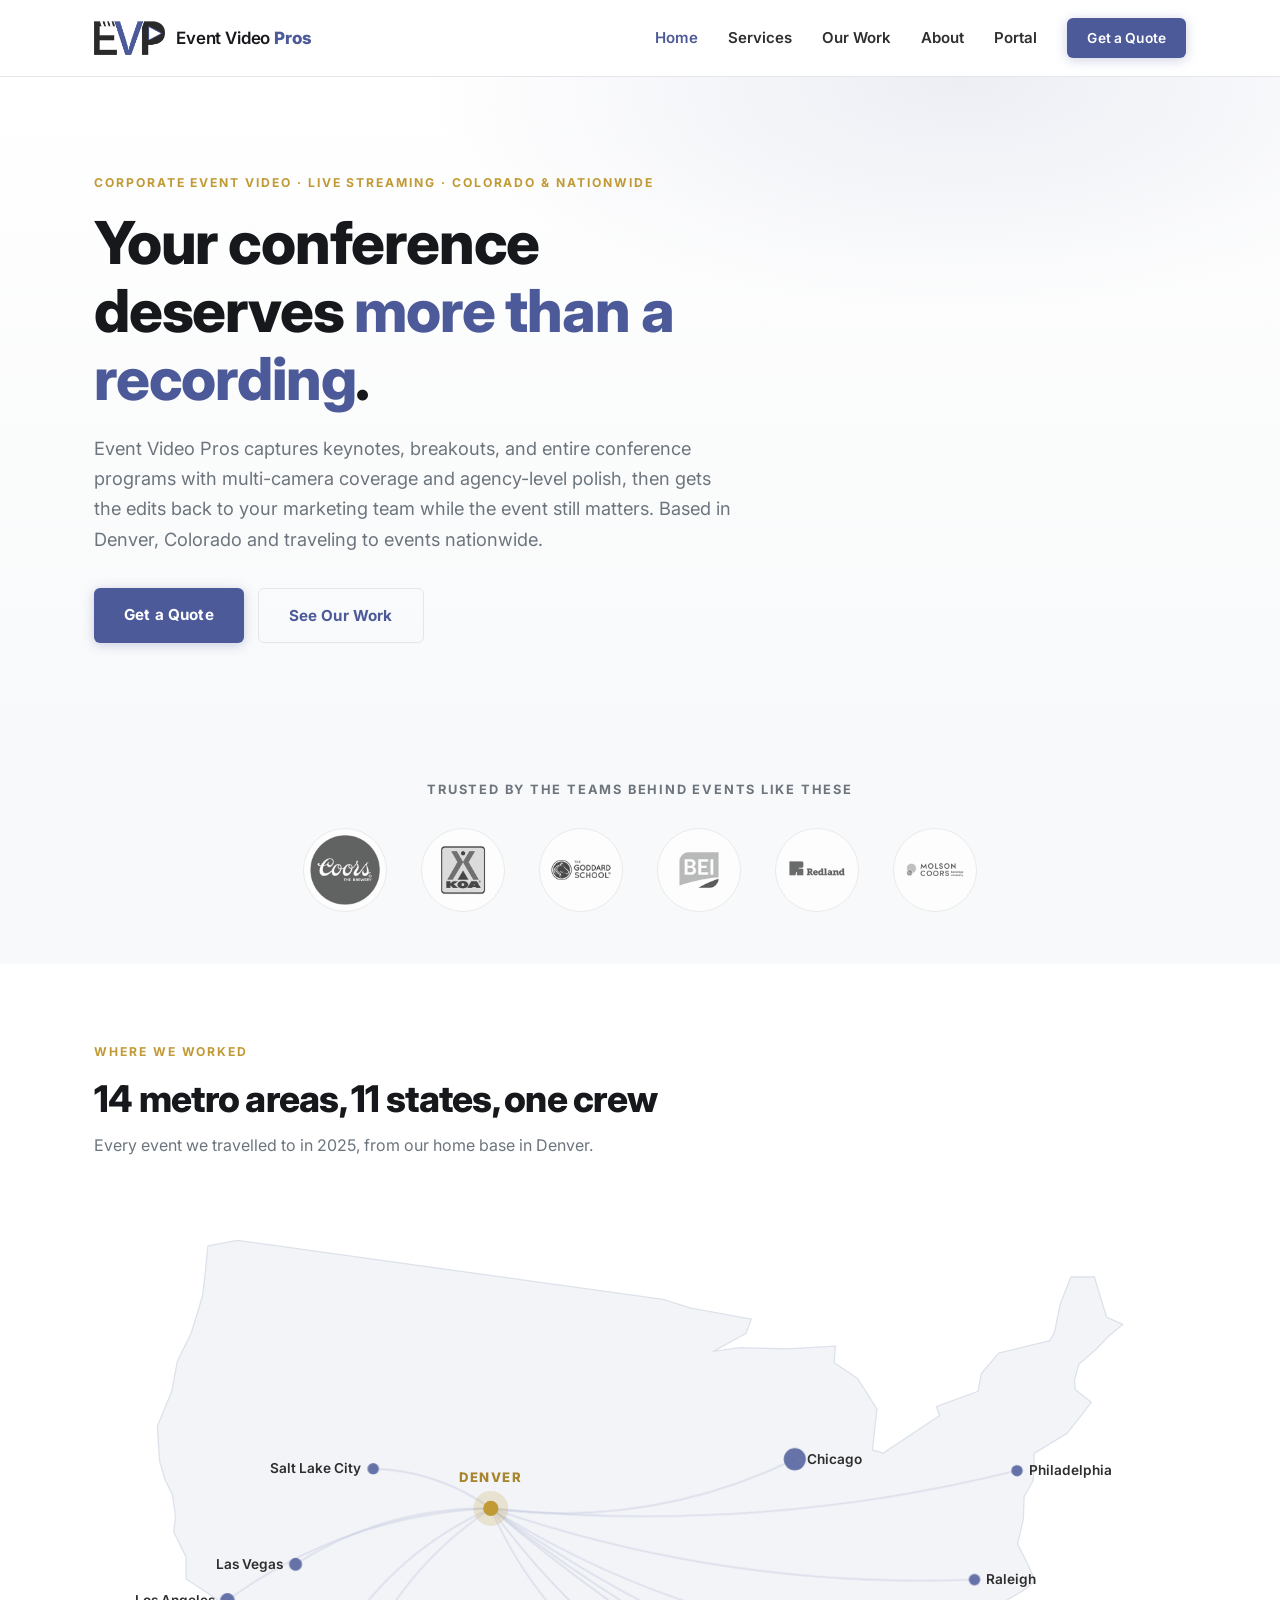
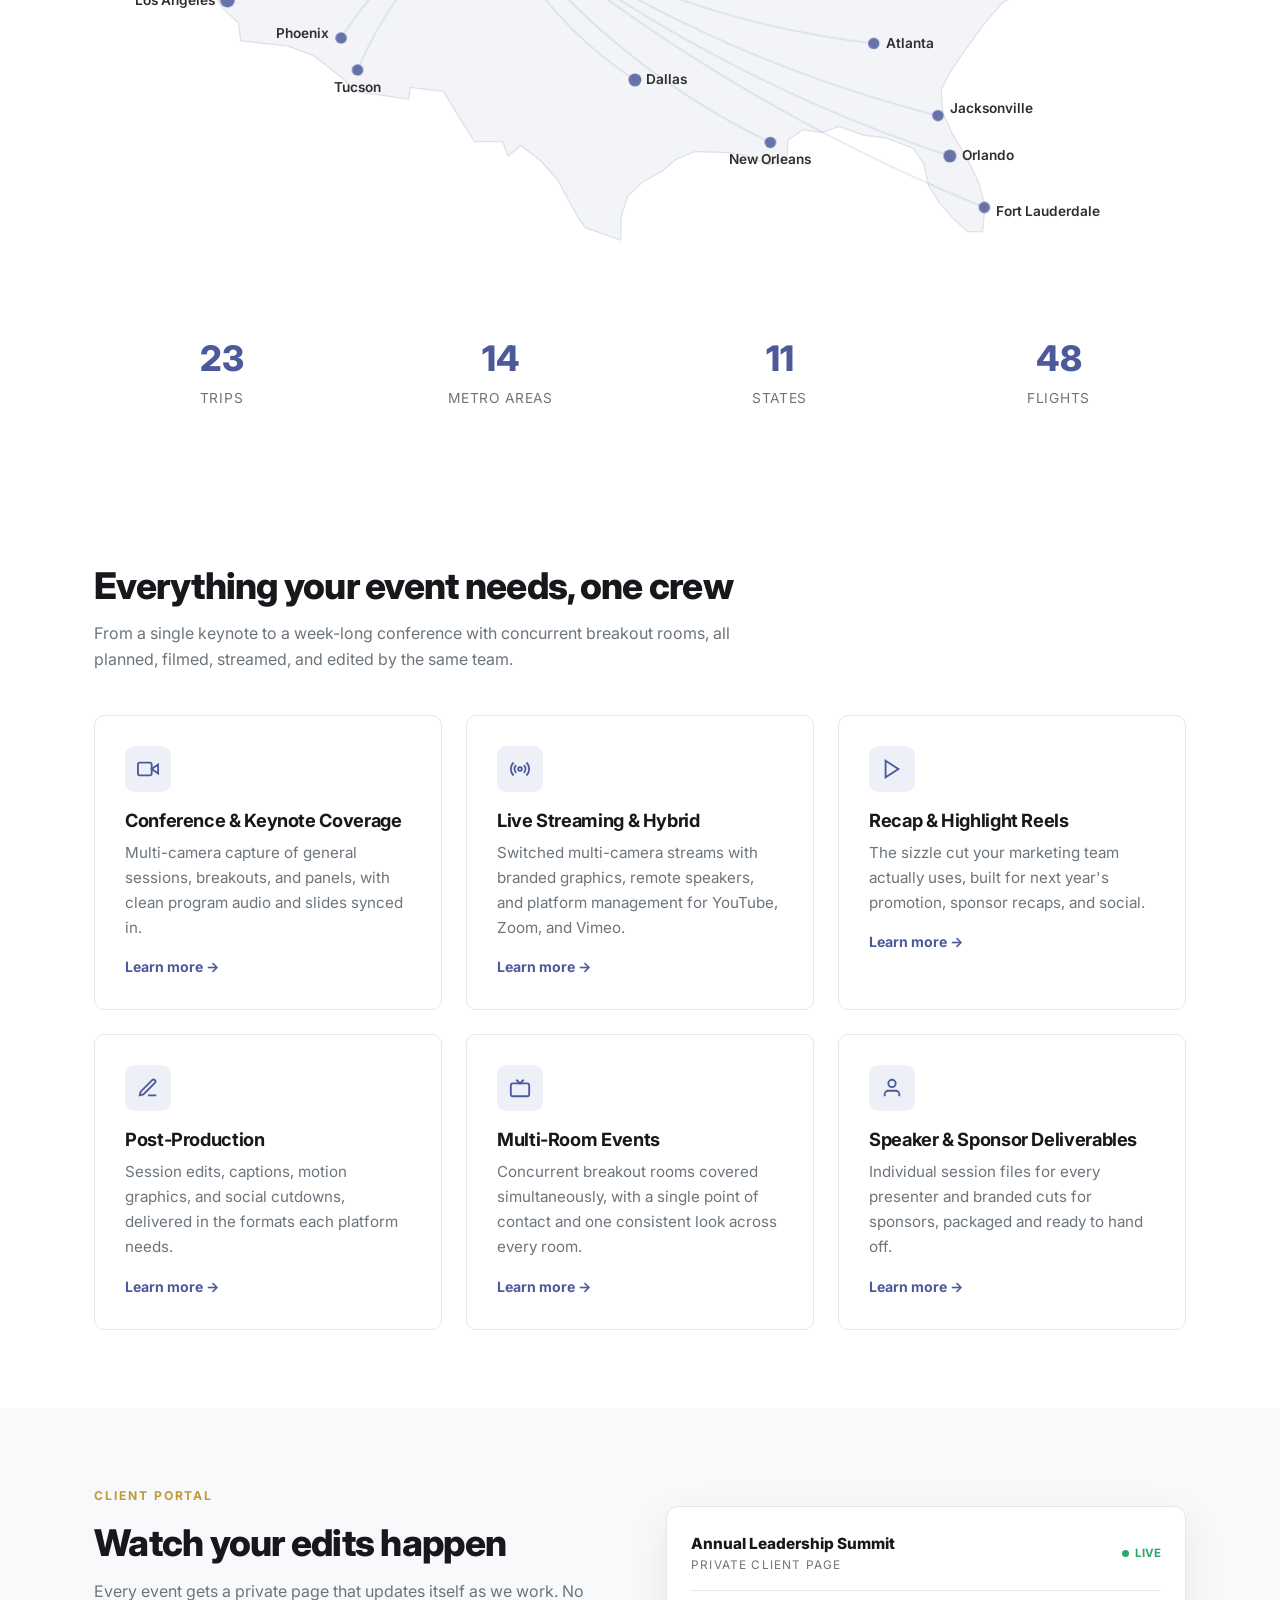
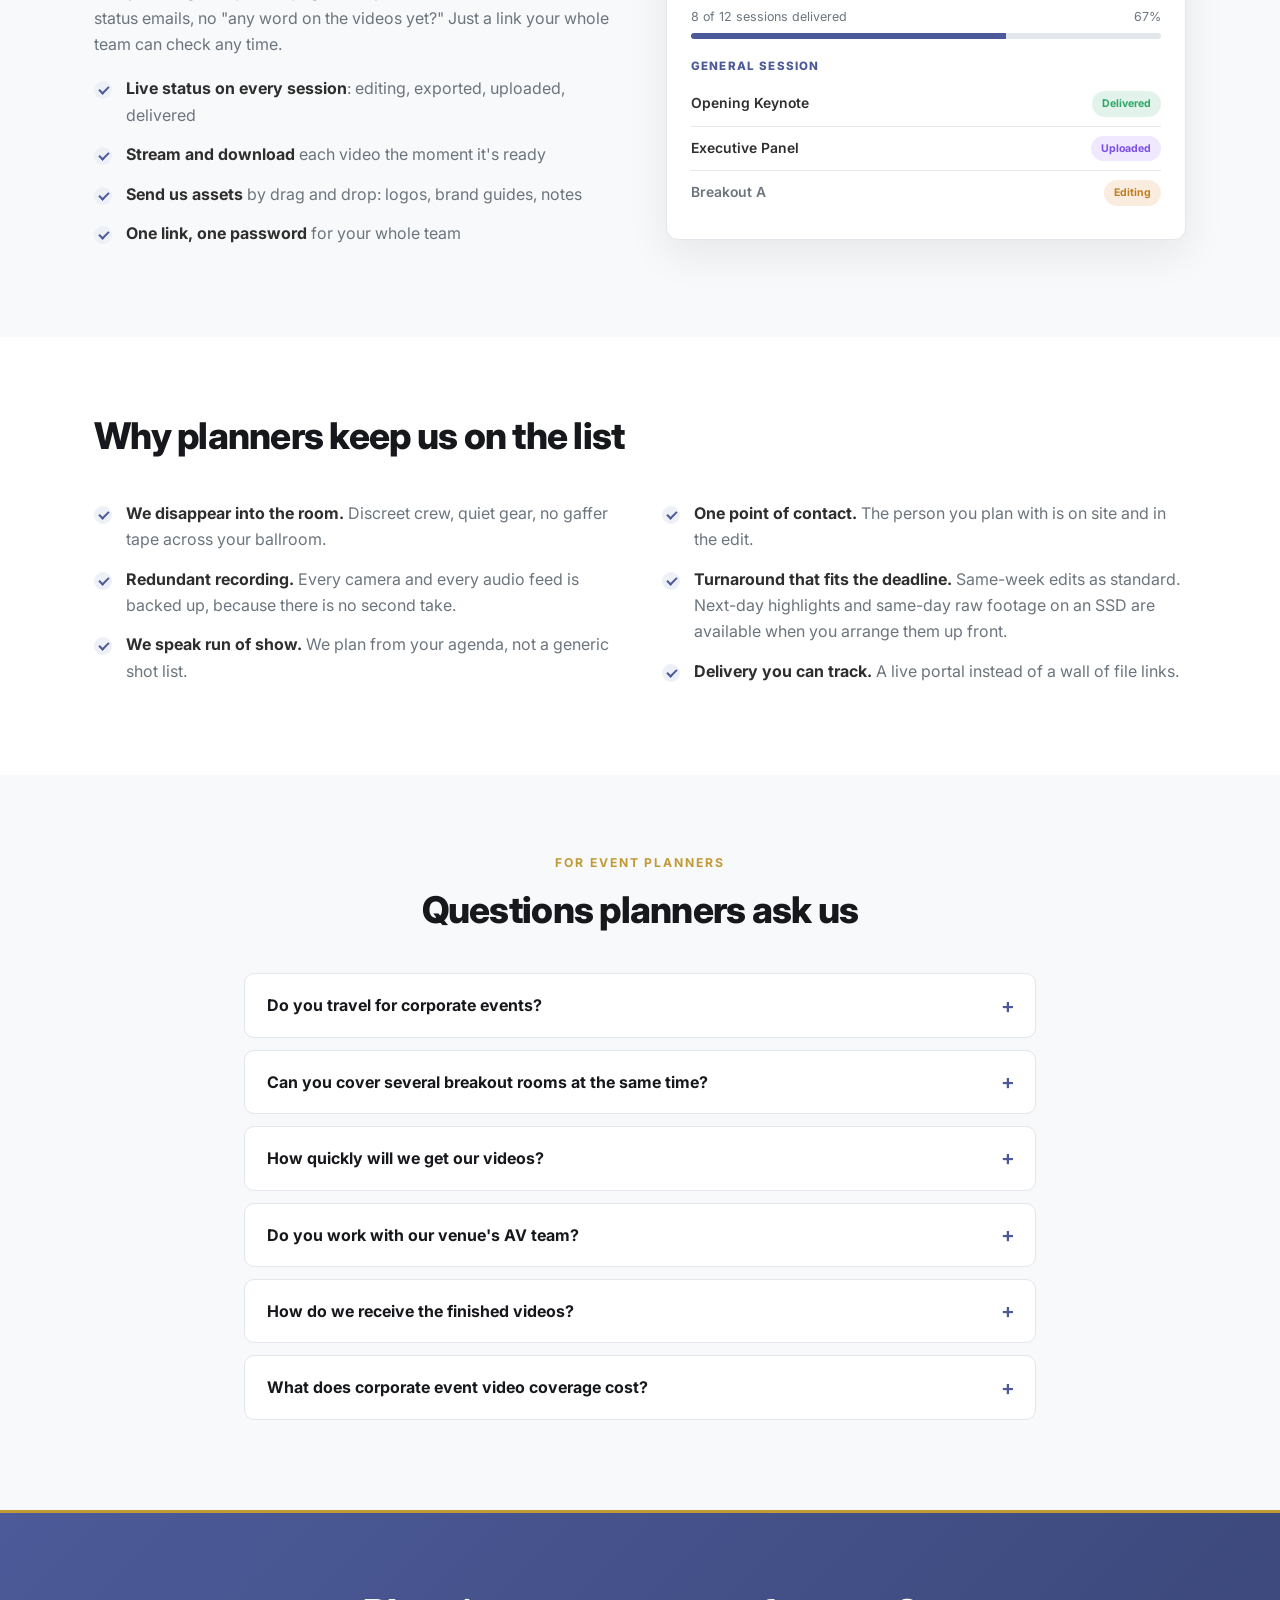
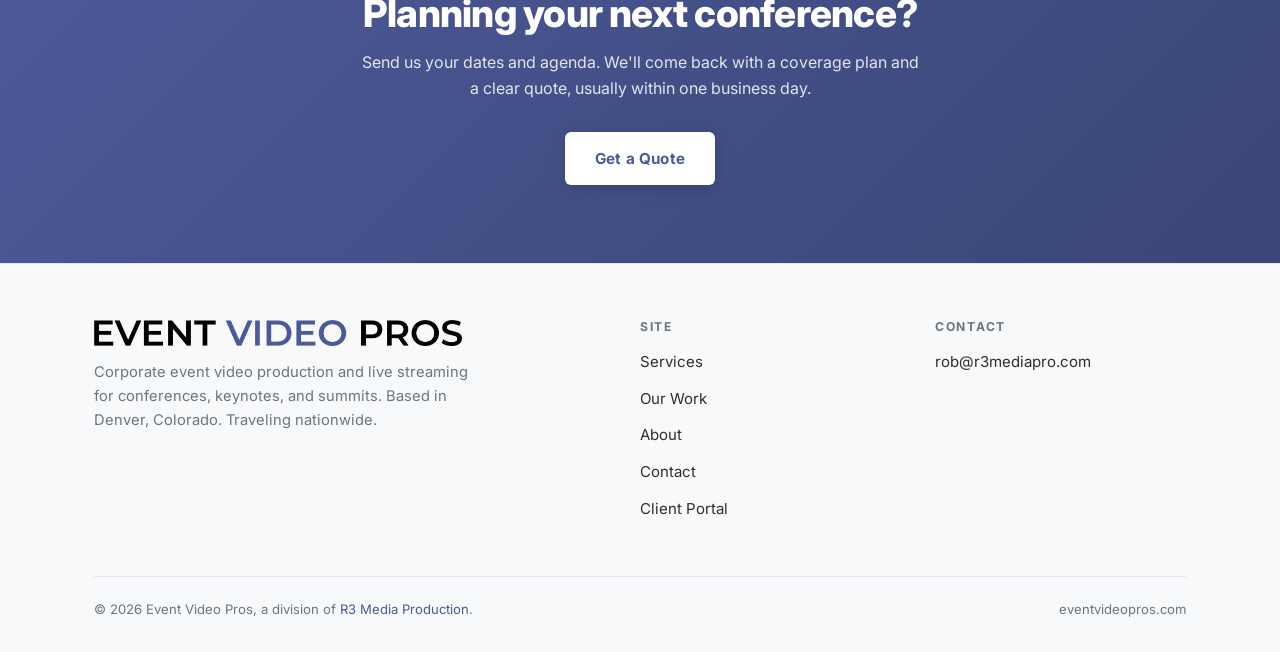
==== commit d3974d36: "Drop ULI and SHO from the client strip Both are R3 projects now featured on r3mediapro.com. EVP's st" ====
--- a/index.html
+++ b/index.html
@@ -181,12 +181,10 @@
     <p style="text-align:center; color:var(--steel); font-size:0.8rem; font-weight:700; letter-spacing:0.14em; text-transform:uppercase; margin-bottom:28px;">Trusted by the teams behind events like these</p>
     <div class="clients">
       <img src="assets/clients/coors-round.png" alt="Coors" loading="lazy">
-      <img src="assets/clients/uli-round.png" alt="ULI" loading="lazy">
       <img src="assets/clients/koa-round.png" alt="KOA" loading="lazy">
       <img src="assets/clients/goddard-round.png" alt="The Goddard School" loading="lazy">
       <img src="assets/clients/bei-round.png" alt="BEI" loading="lazy">
       <img src="assets/clients/redland-round.png" alt="Redland" loading="lazy">
-      <img src="assets/clients/sho-round.png" alt="SHO" loading="lazy">
       <img src="assets/clients/mcbc-round.png" alt="MCBC" loading="lazy">
     </div>
   </div>
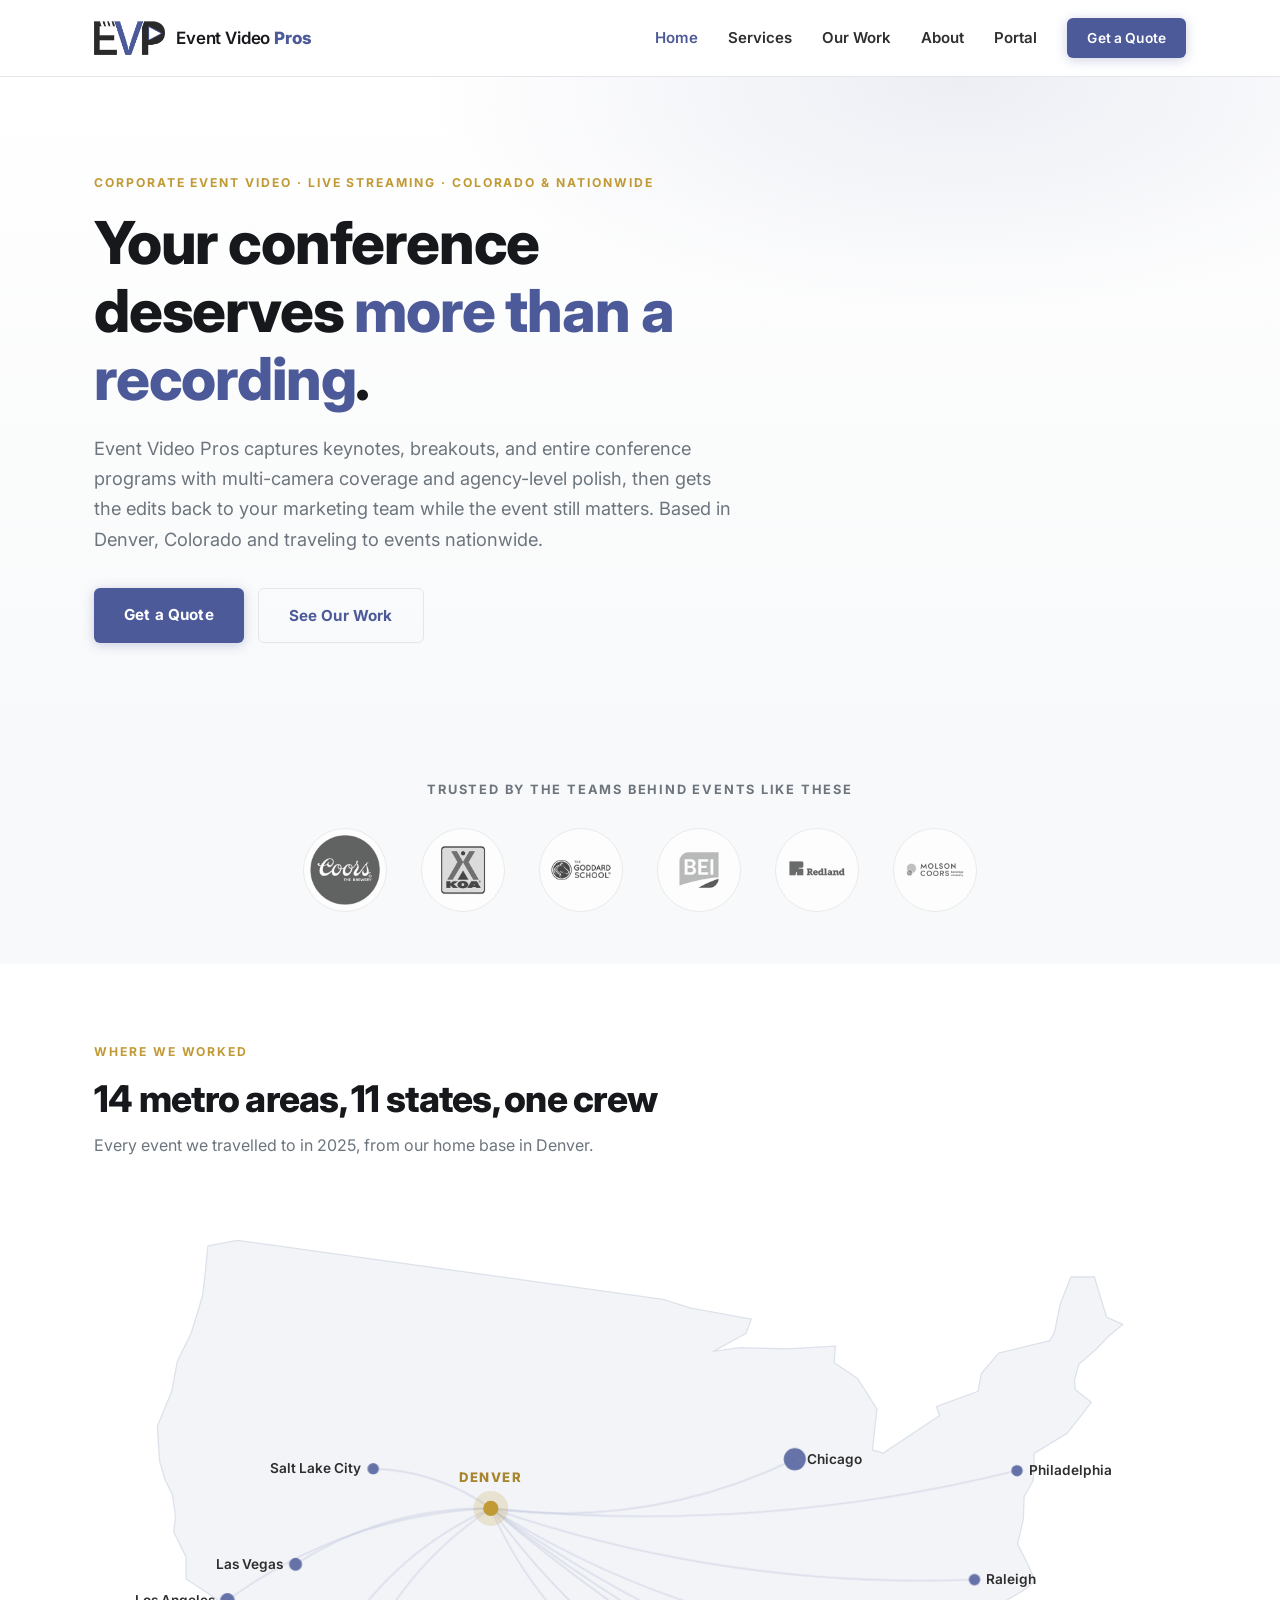
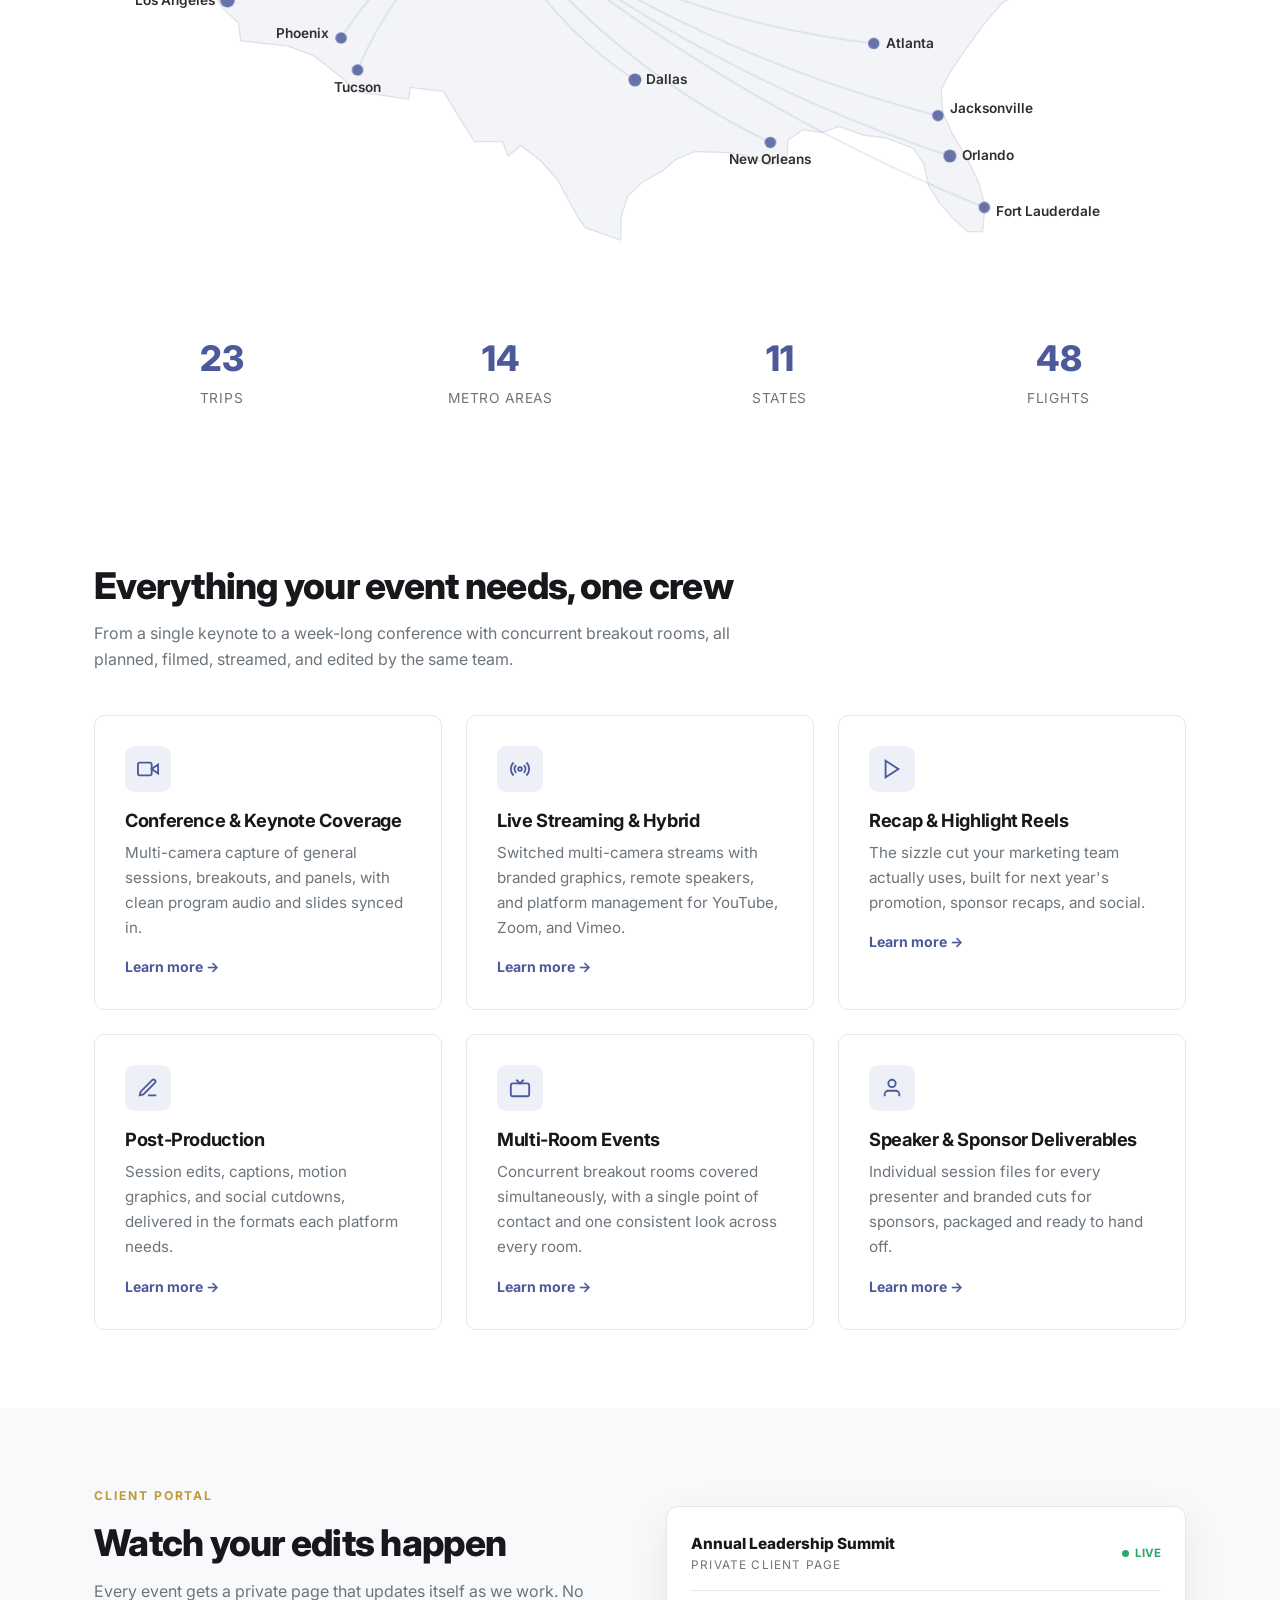
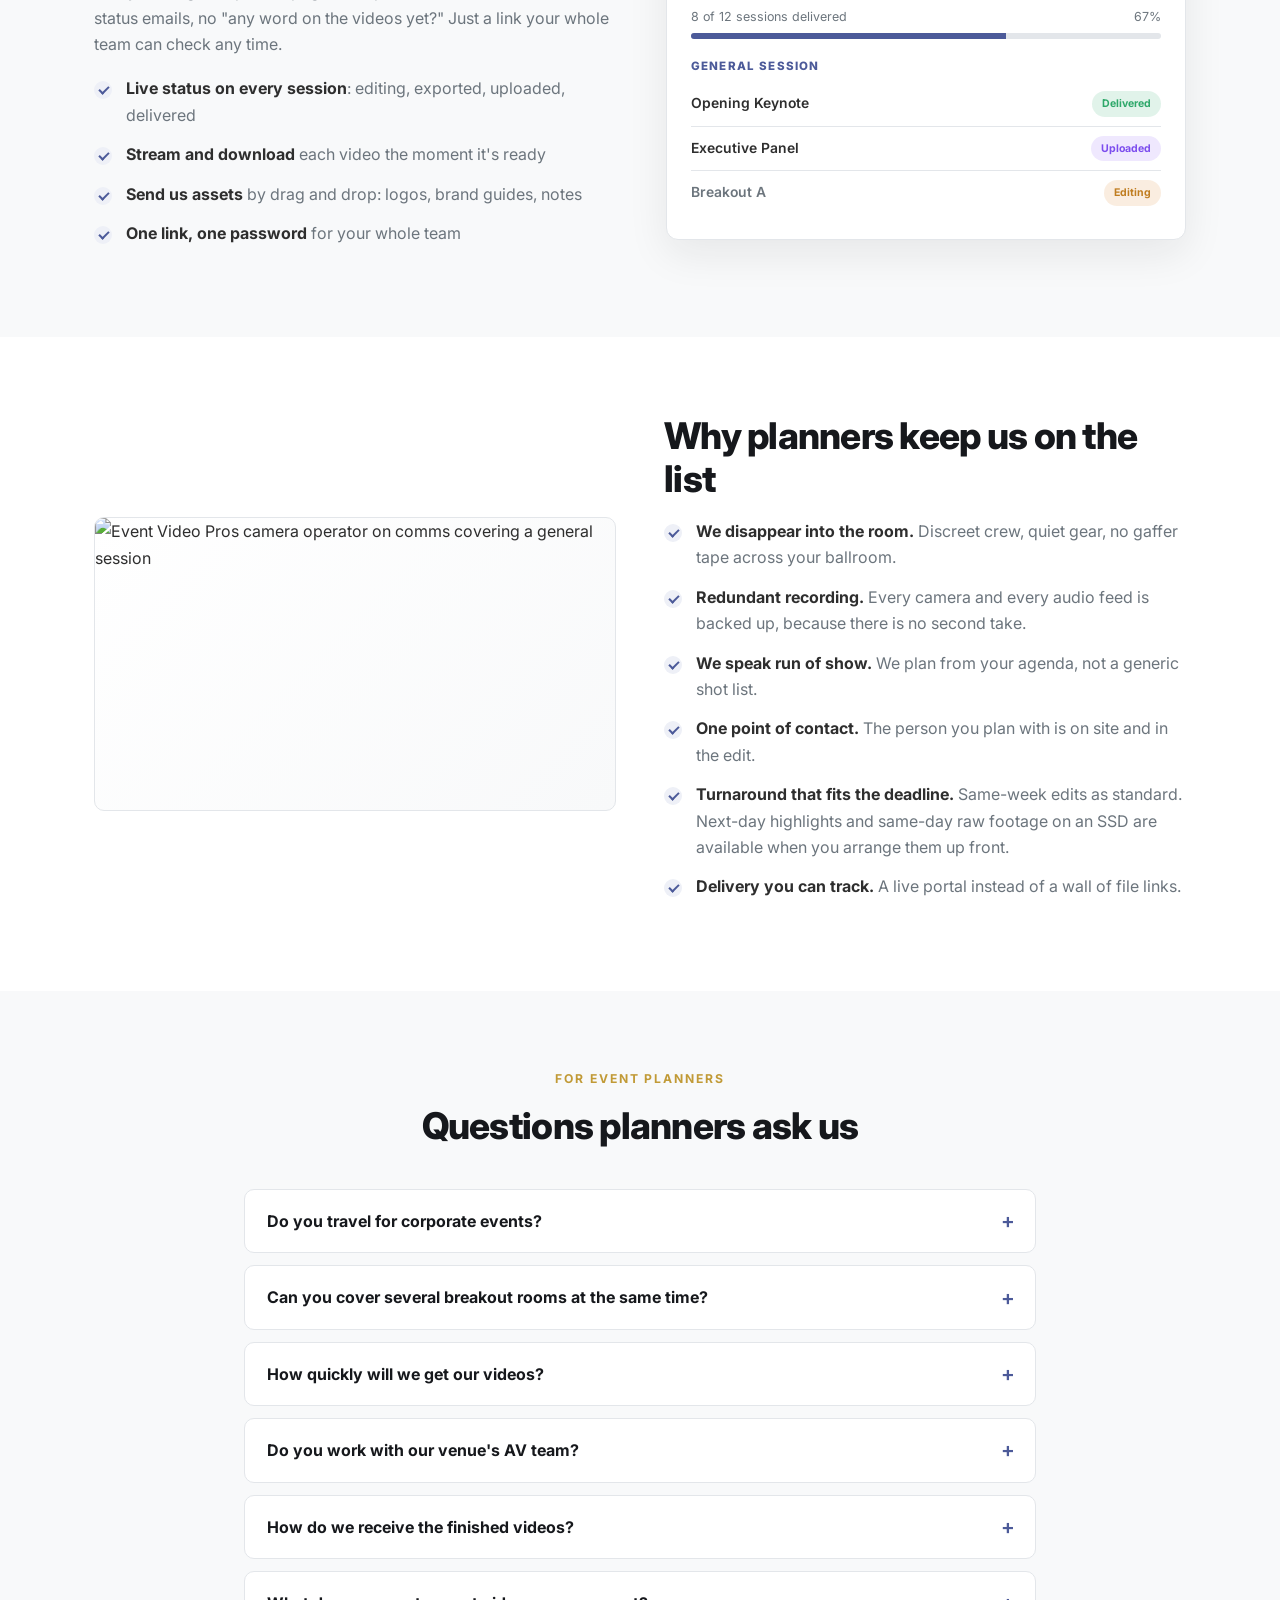
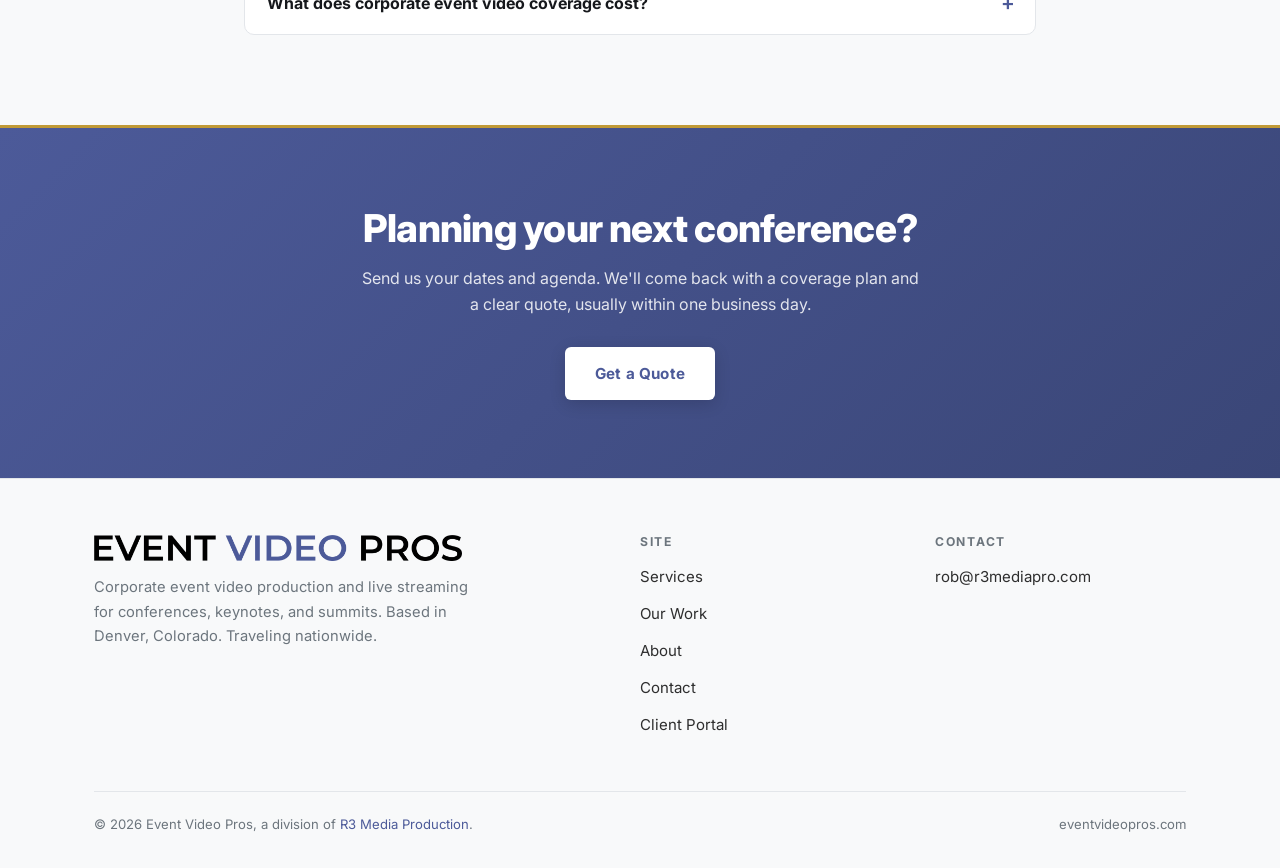
==== commit 3c27edd2: "Add behind-the-scenes photos to homepage and about page Star Power event coverage stills replace the" ====
--- a/index.html
+++ b/index.html
@@ -336,20 +336,23 @@
 
 <section class="block">
   <div class="wrap">
-    <div class="section-head">
-      <h2>Why planners keep us on the list</h2>
-    </div>
-    <div class="grid cols-2" style="gap:44px; align-items:start;">
-      <ul class="checks" style="margin-top:0;">
-        <li><strong>We disappear into the room.</strong> Discreet crew, quiet gear, no gaffer tape across your ballroom.</li>
-        <li><strong>Redundant recording.</strong> Every camera and every audio feed is backed up, because there is no second take.</li>
-        <li><strong>We speak run of show.</strong> We plan from your agenda, not a generic shot list.</li>
-      </ul>
-      <ul class="checks" style="margin-top:0;">
-        <li><strong>One point of contact.</strong> The person you plan with is on site and in the edit.</li>
-        <li><strong>Turnaround that fits the deadline.</strong> Same-week edits as standard. Next-day highlights and same-day raw footage on an SSD are available when you arrange them up front.</li>
-        <li><strong>Delivery you can track.</strong> A live portal instead of a wall of file links.</li>
-      </ul>
+    <div class="grid cols-2" style="gap:48px; align-items:center;">
+      <div class="service-visual photo" style="aspect-ratio:16/9;">
+        <img src="assets/bts-operator.jpg" alt="Event Video Pros camera operator on comms covering a general session" loading="lazy">
+      </div>
+      <div>
+        <div class="section-head" style="margin-bottom:6px;">
+          <h2>Why planners keep us on the list</h2>
+        </div>
+        <ul class="checks">
+          <li><strong>We disappear into the room.</strong> Discreet crew, quiet gear, no gaffer tape across your ballroom.</li>
+          <li><strong>Redundant recording.</strong> Every camera and every audio feed is backed up, because there is no second take.</li>
+          <li><strong>We speak run of show.</strong> We plan from your agenda, not a generic shot list.</li>
+          <li><strong>One point of contact.</strong> The person you plan with is on site and in the edit.</li>
+          <li><strong>Turnaround that fits the deadline.</strong> Same-week edits as standard. Next-day highlights and same-day raw footage on an SSD are available when you arrange them up front.</li>
+          <li><strong>Delivery you can track.</strong> A live portal instead of a wall of file links.</li>
+        </ul>
+      </div>
     </div>
   </div>
 </section>
--- a/css/styles.css
+++ b/css/styles.css
@@ -283,3 +283,8 @@
 }
 details.faq[open] summary::after { content: "\2212"; }
 details.faq p { padding: 0 22px 18px; color: var(--steel); margin: 0; }
+
+/* photo fills the 16:9 panel; logos stay centred */
+.service-visual { overflow: hidden; }
+.service-visual.photo { padding: 0; }
+.service-visual.photo img { width: 100%; height: 100%; object-fit: cover; display: block; }
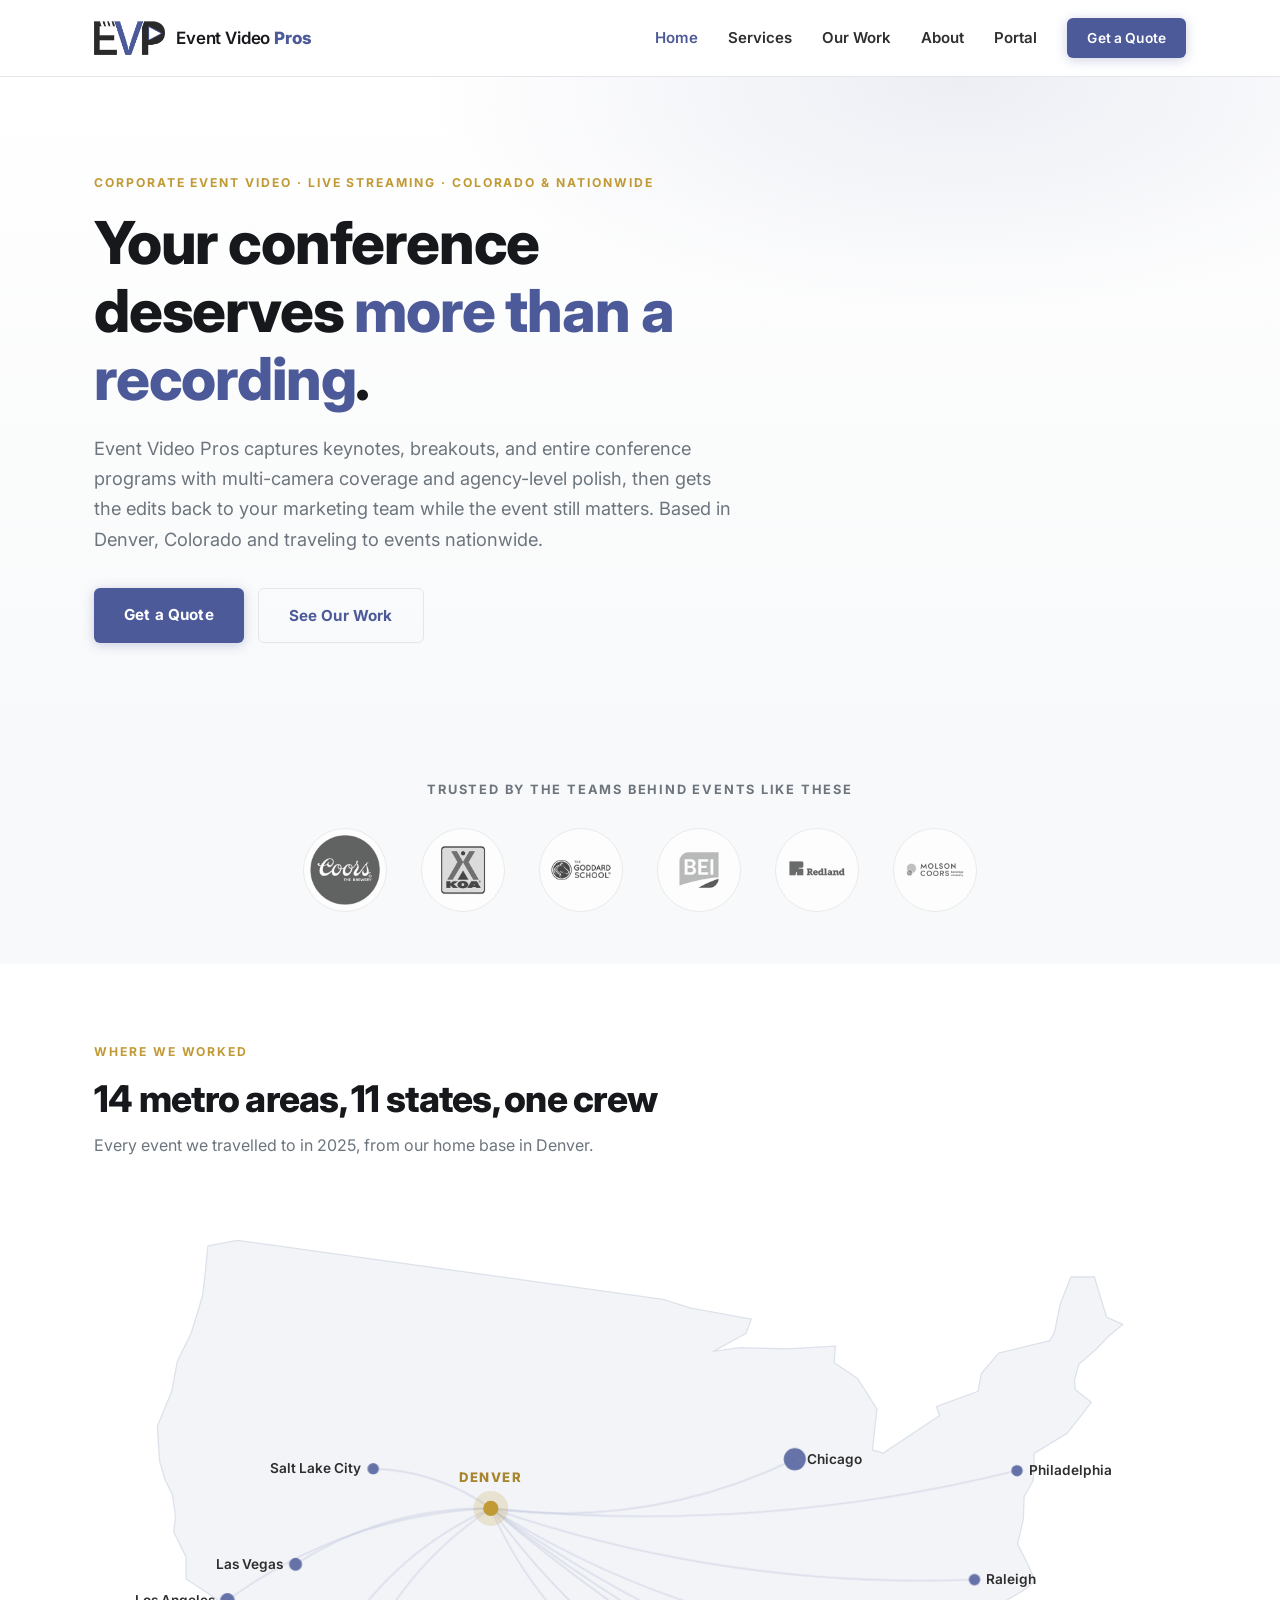
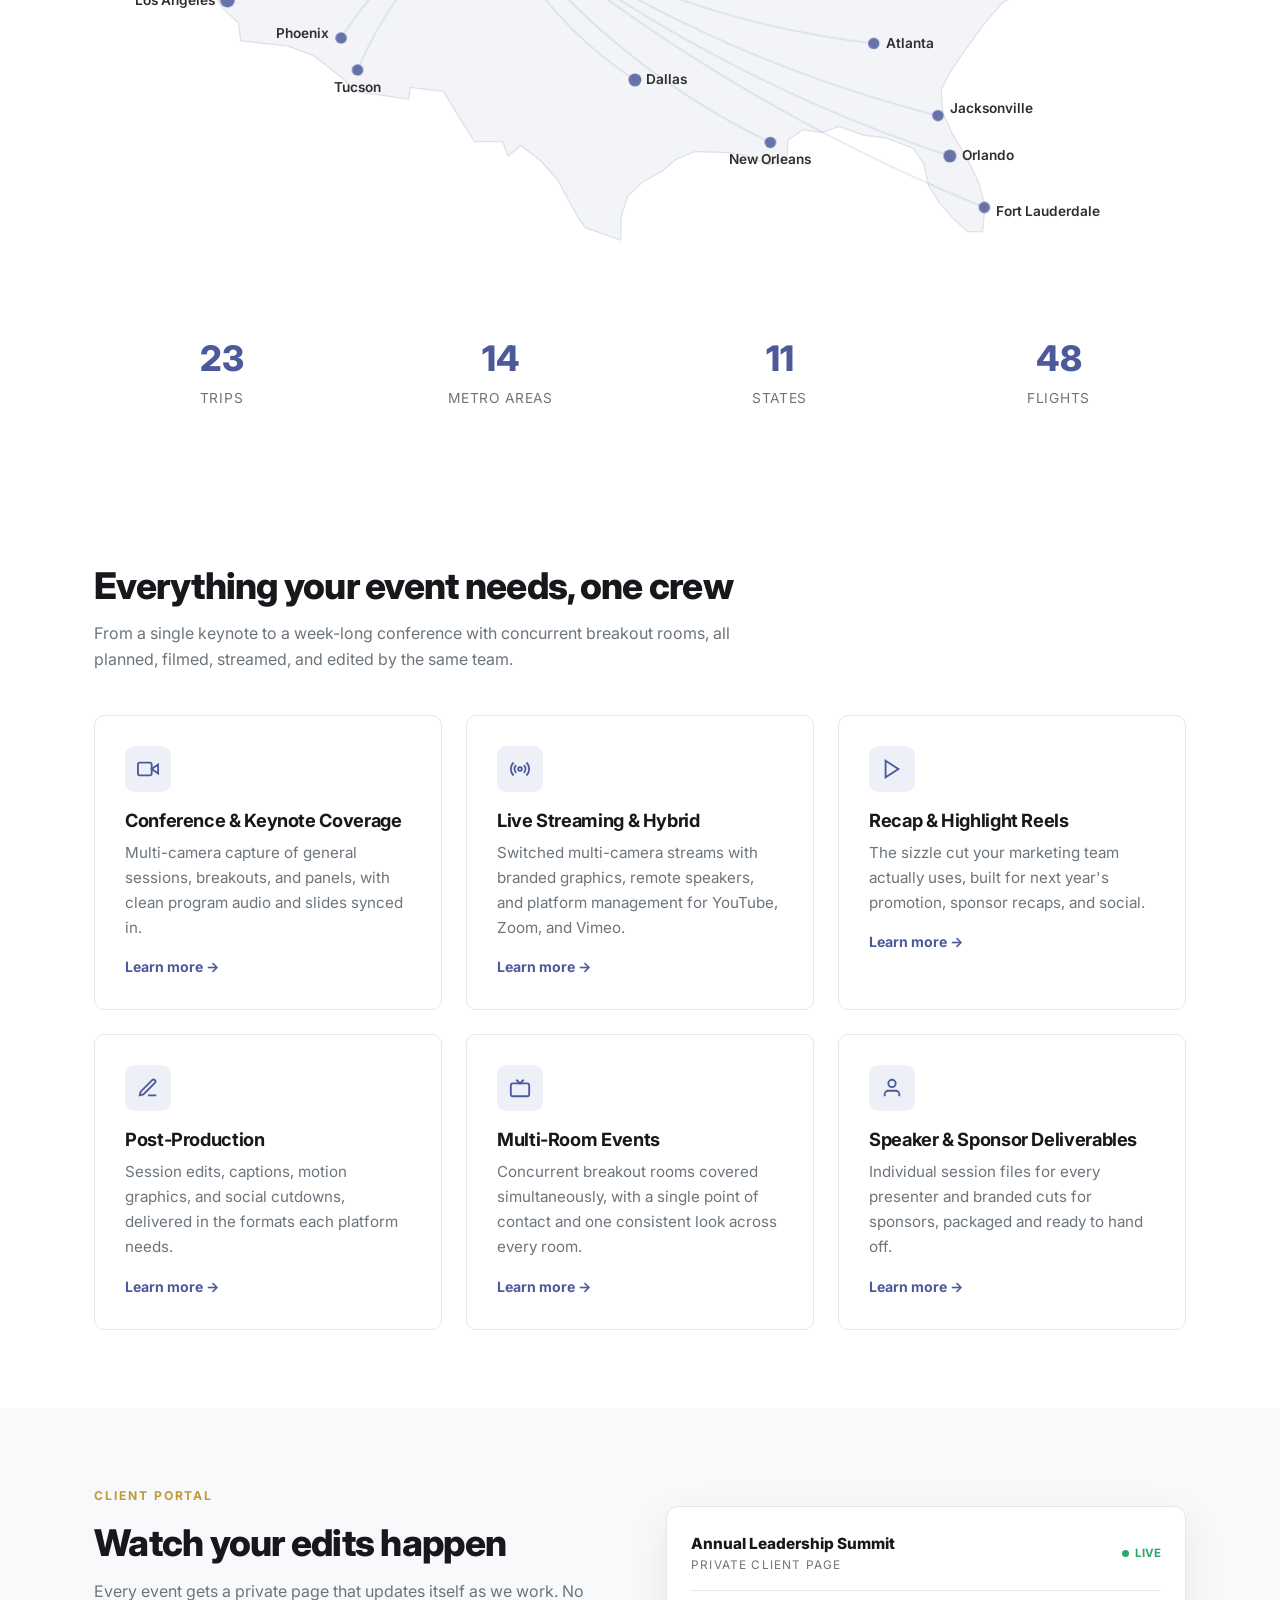
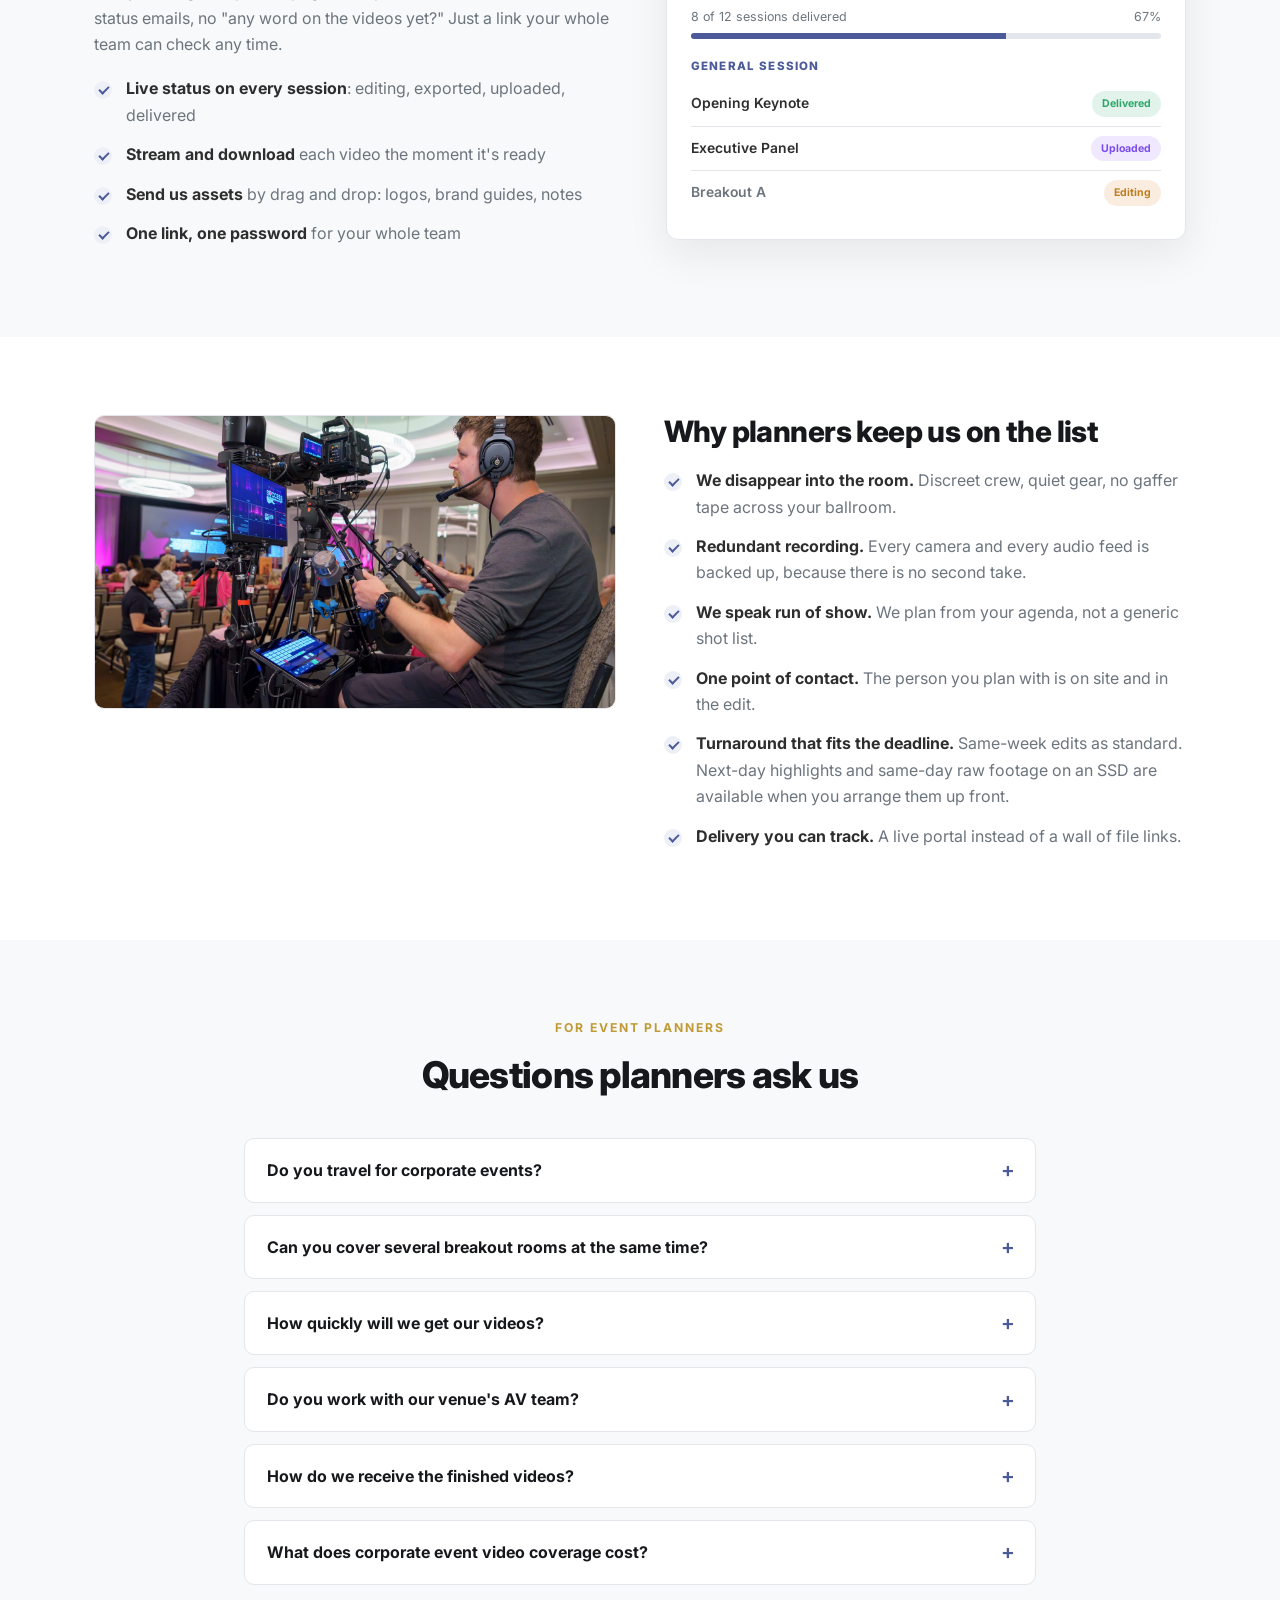
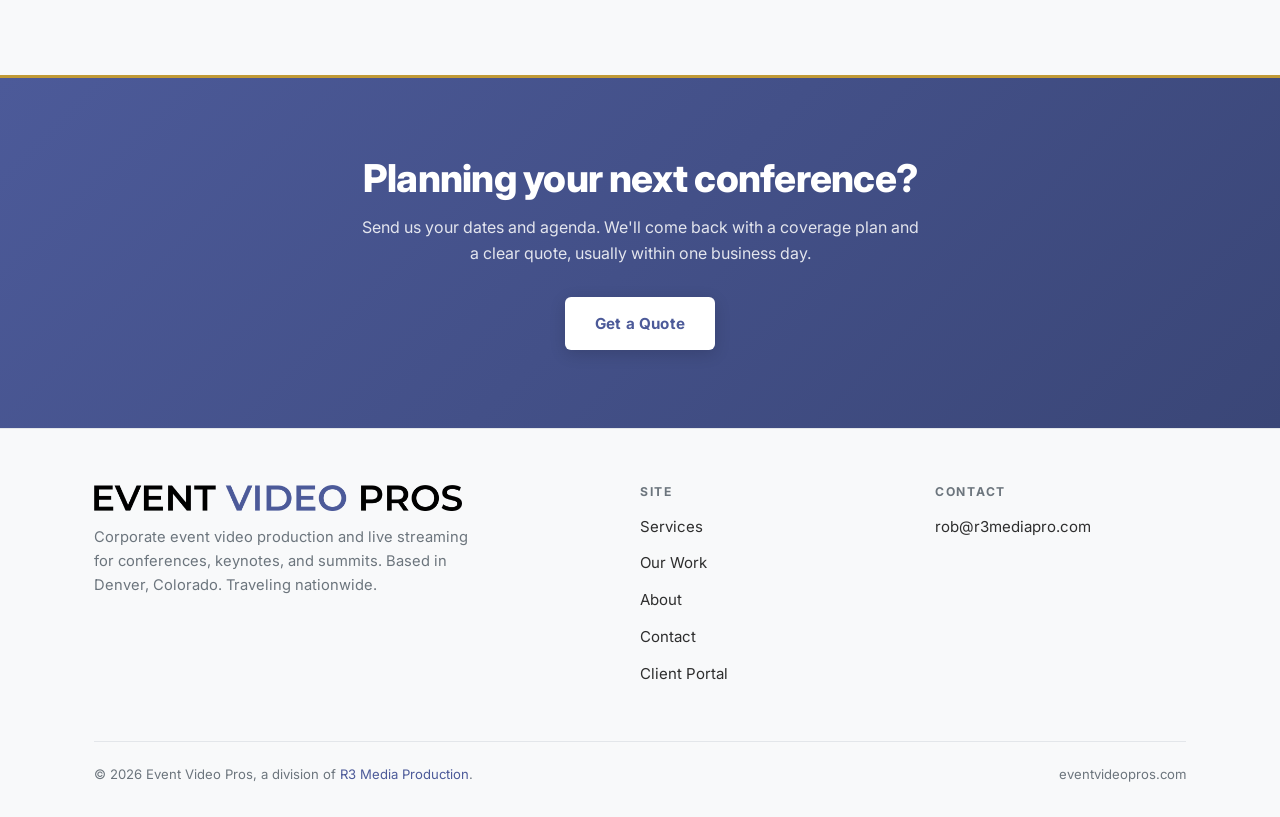
==== commit 2fc3bd2d: "Keep the 'Why planners' heading on one line and top-align its photo" ====
--- a/index.html
+++ b/index.html
@@ -336,13 +336,13 @@
 
 <section class="block">
   <div class="wrap">
-    <div class="grid cols-2" style="gap:48px; align-items:center;">
+    <div class="grid cols-2" style="gap:48px; align-items:start;">
       <div class="service-visual photo" style="aspect-ratio:16/9;">
         <img src="assets/bts-operator.jpg" alt="Event Video Pros camera operator on comms covering a general session" loading="lazy">
       </div>
       <div>
         <div class="section-head" style="margin-bottom:6px;">
-          <h2>Why planners keep us on the list</h2>
+          <h2 style="font-size:clamp(1.5rem,2.3vw,1.95rem);">Why planners keep us on the list</h2>
         </div>
         <ul class="checks">
           <li><strong>We disappear into the room.</strong> Discreet crew, quiet gear, no gaffer tape across your ballroom.</li>
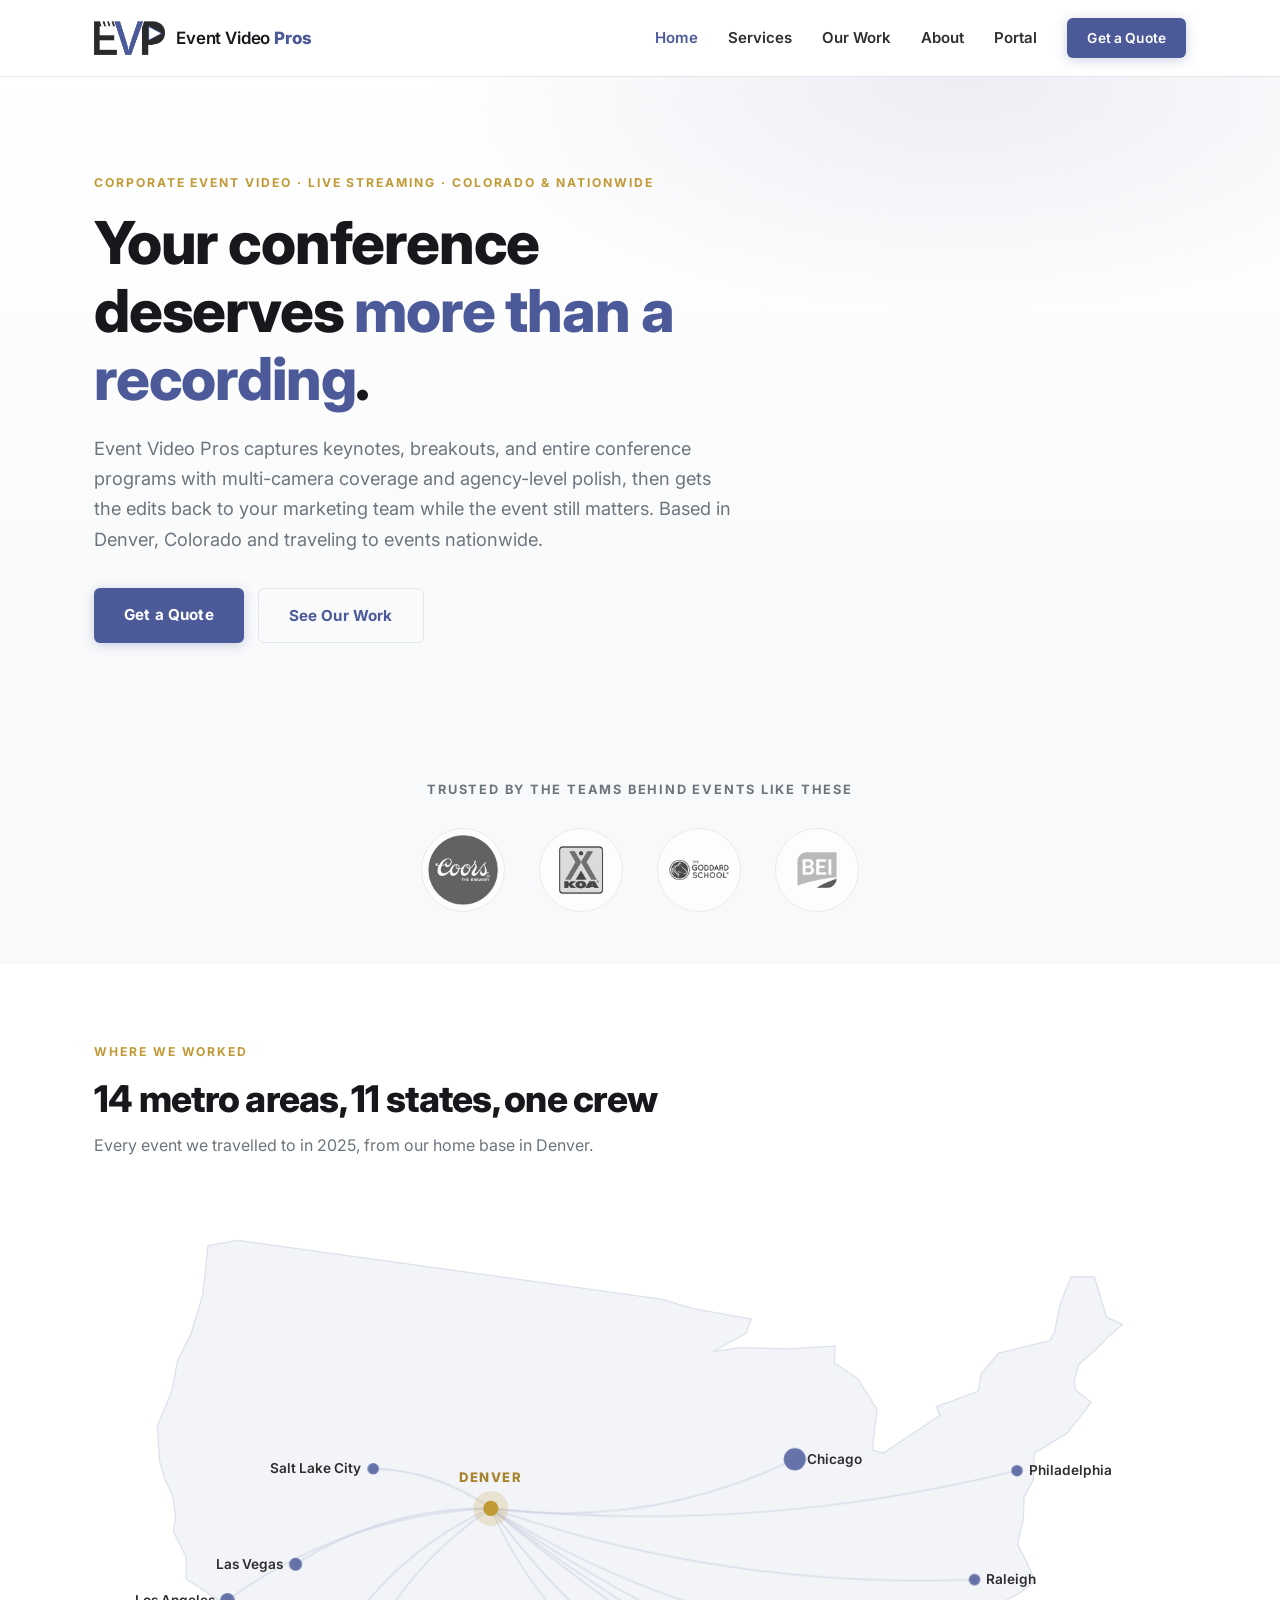
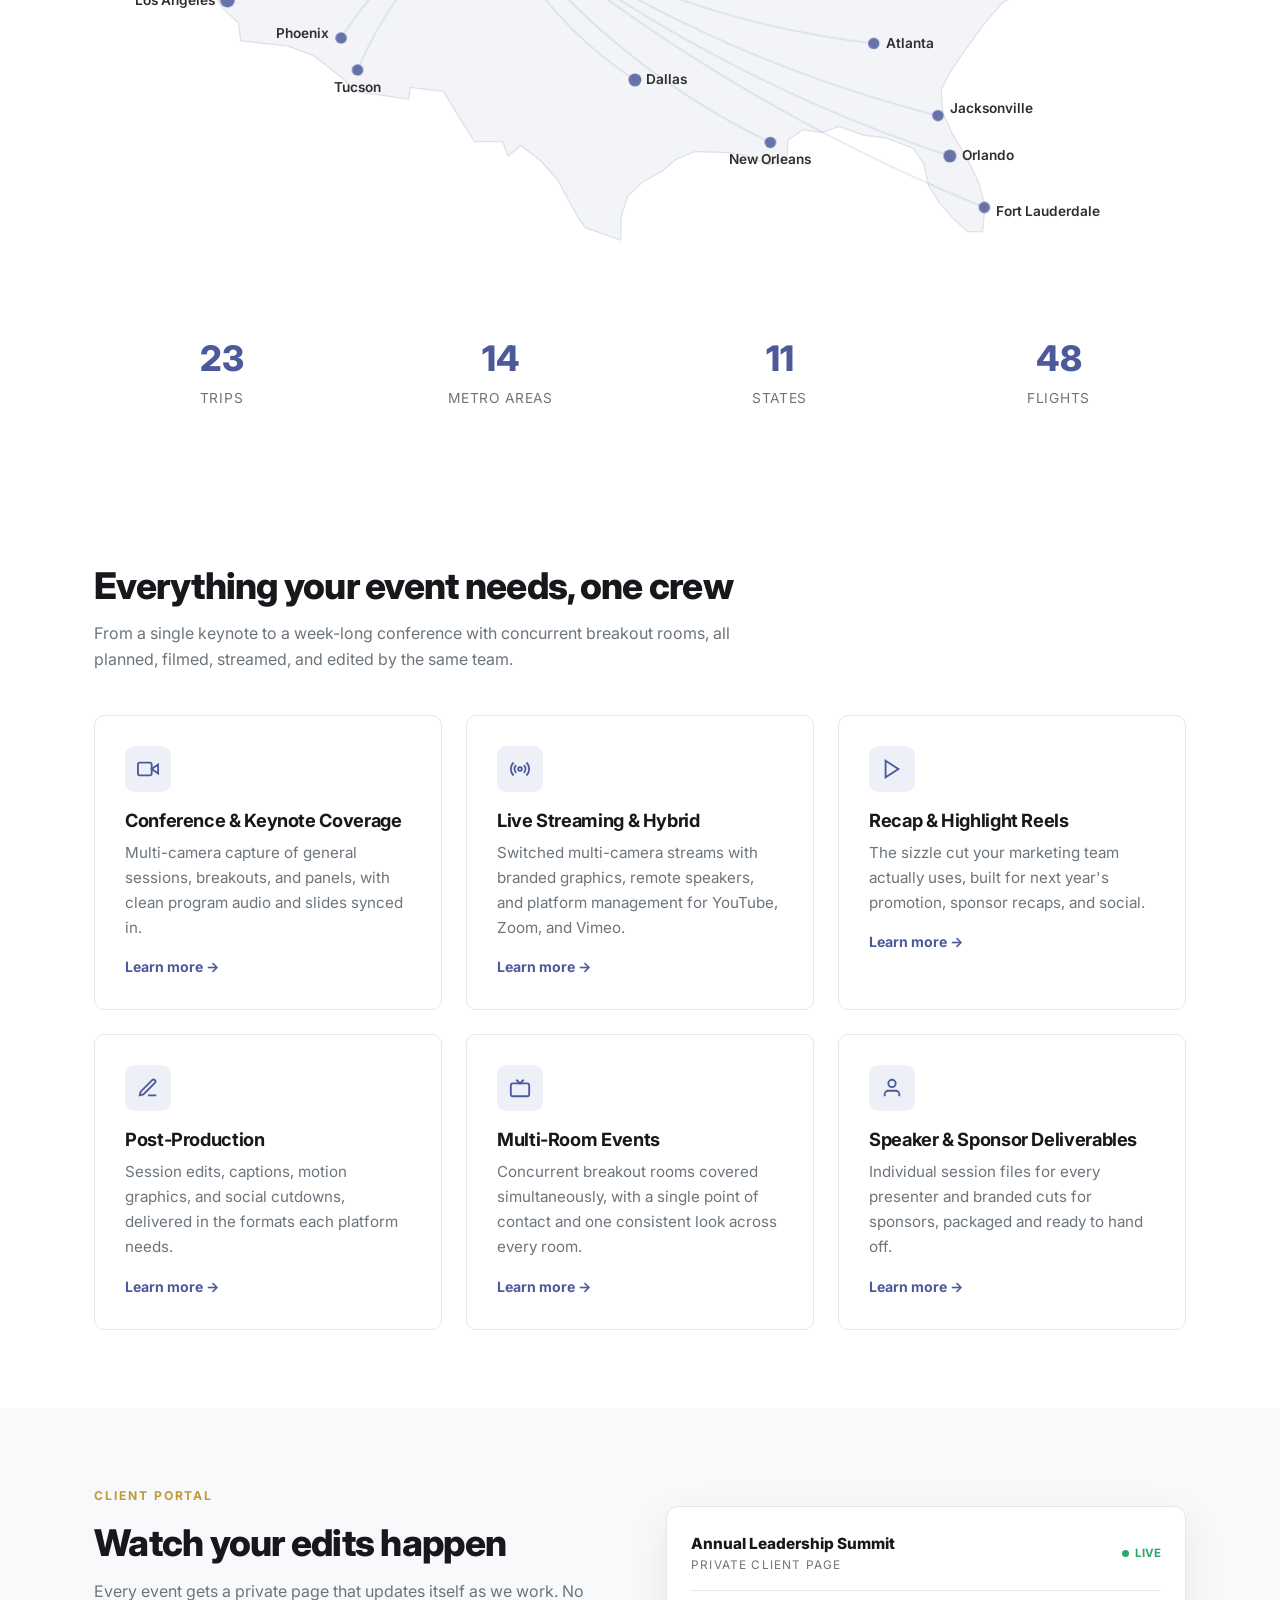
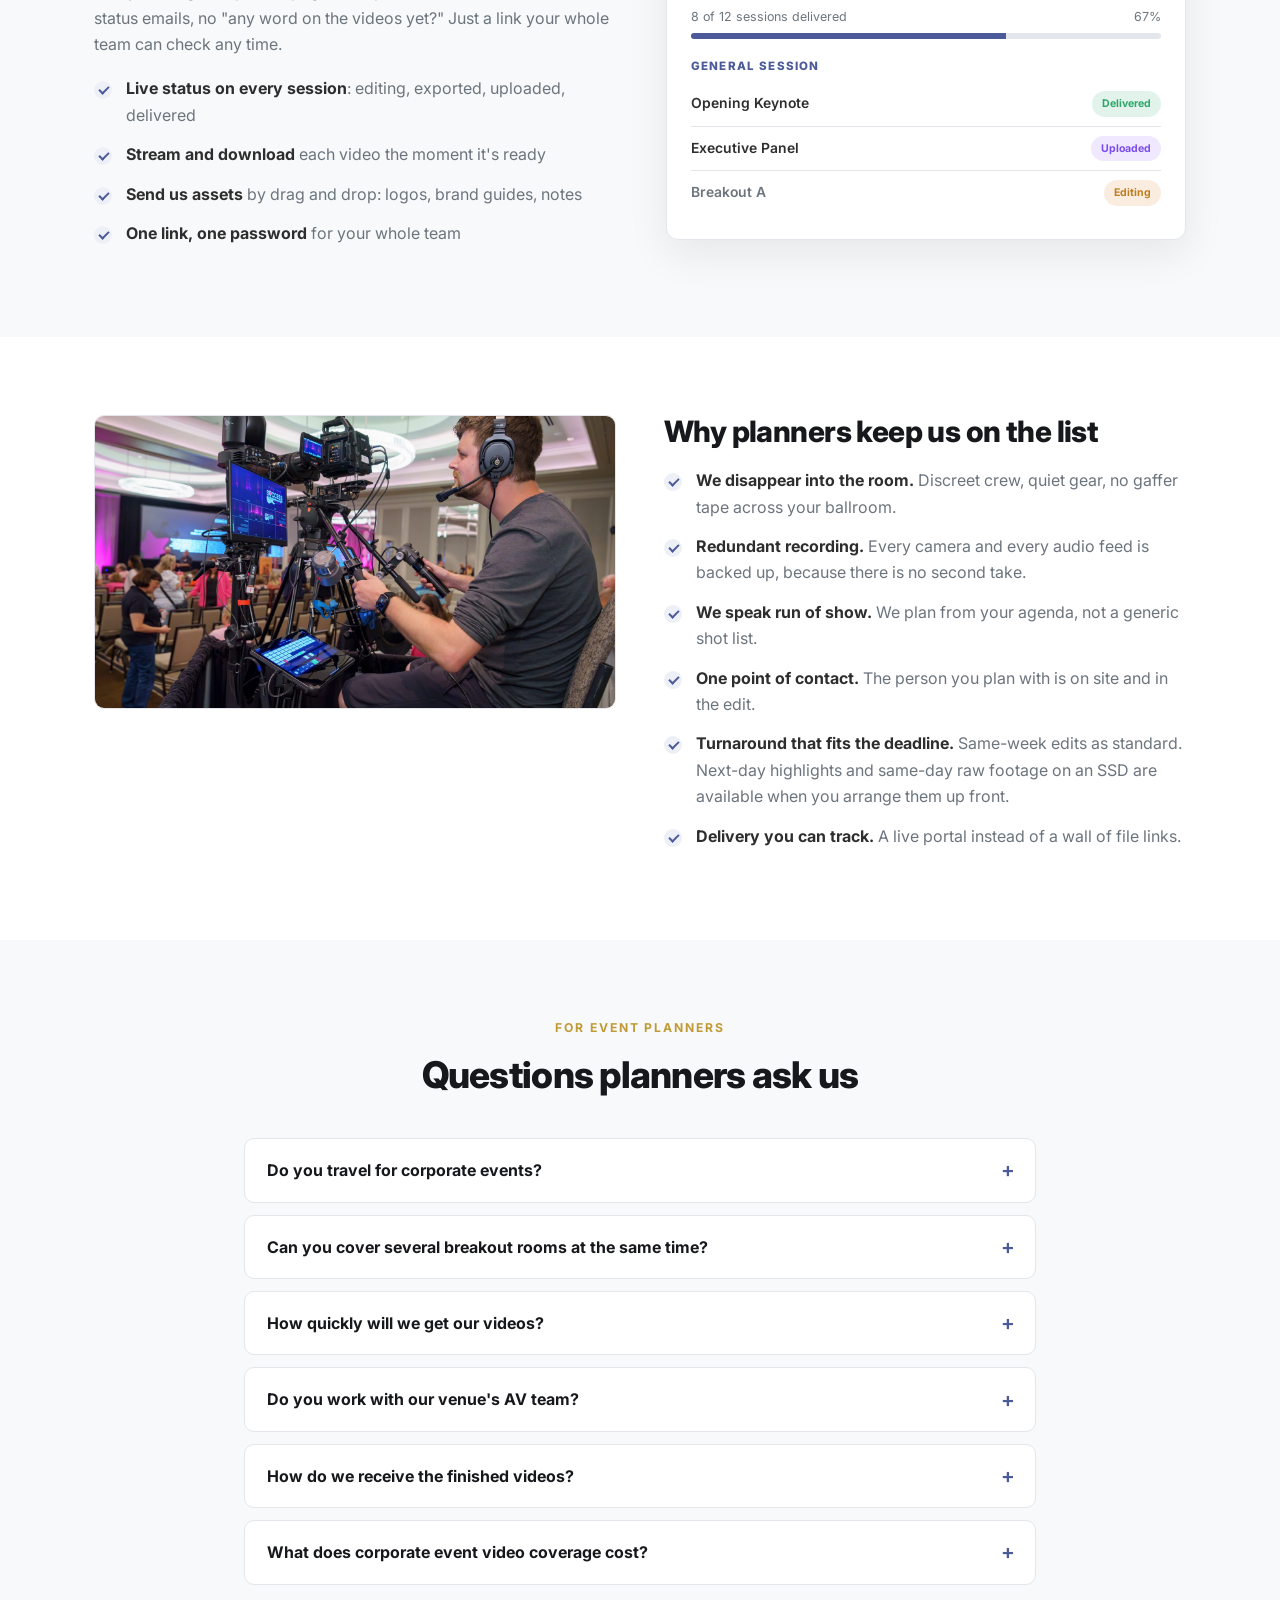
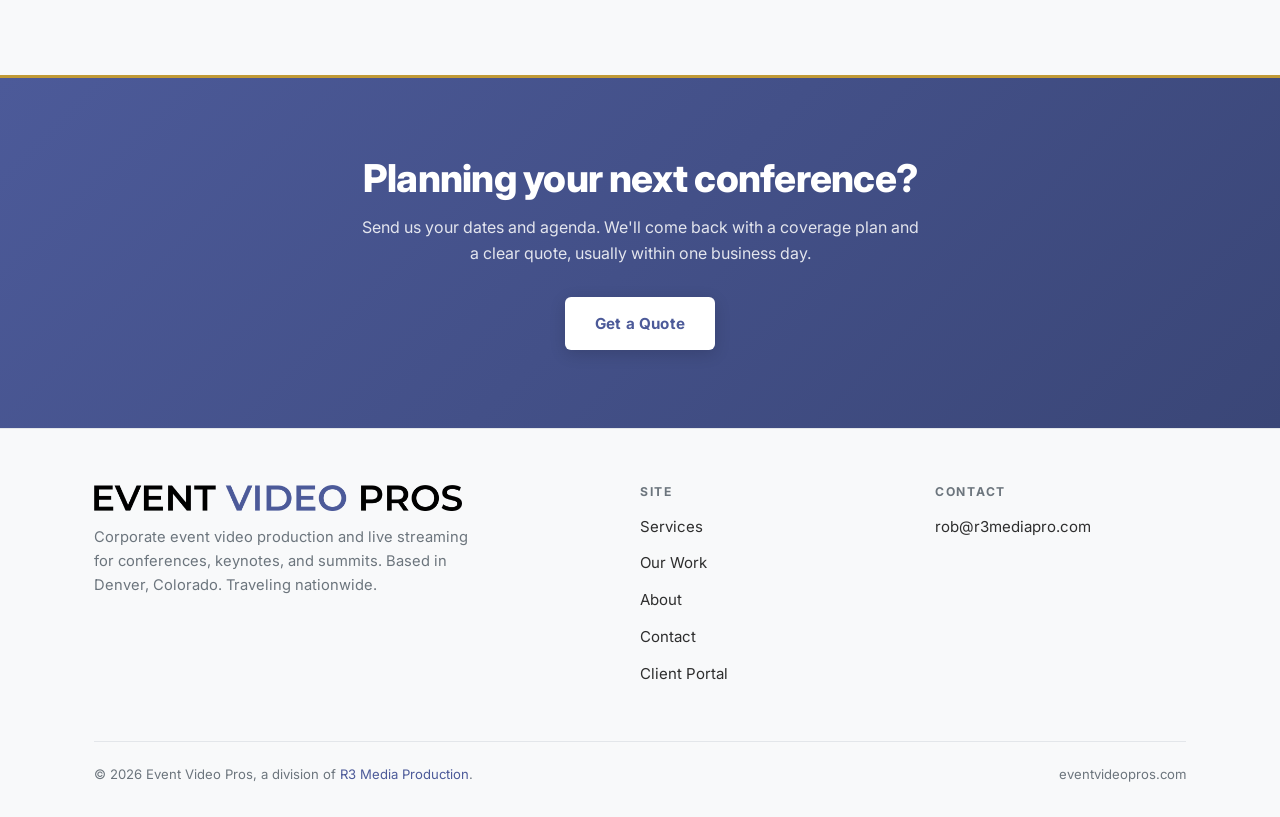
==== commit f6af621e: "Remove Redland and Molson Coors from the EVP client strip" ====
--- a/index.html
+++ b/index.html
@@ -184,8 +184,6 @@
       <img src="assets/clients/koa-round.png" alt="KOA" loading="lazy">
       <img src="assets/clients/goddard-round.png" alt="The Goddard School" loading="lazy">
       <img src="assets/clients/bei-round.png" alt="BEI" loading="lazy">
-      <img src="assets/clients/redland-round.png" alt="Redland" loading="lazy">
-      <img src="assets/clients/mcbc-round.png" alt="MCBC" loading="lazy">
     </div>
   </div>
 </section>
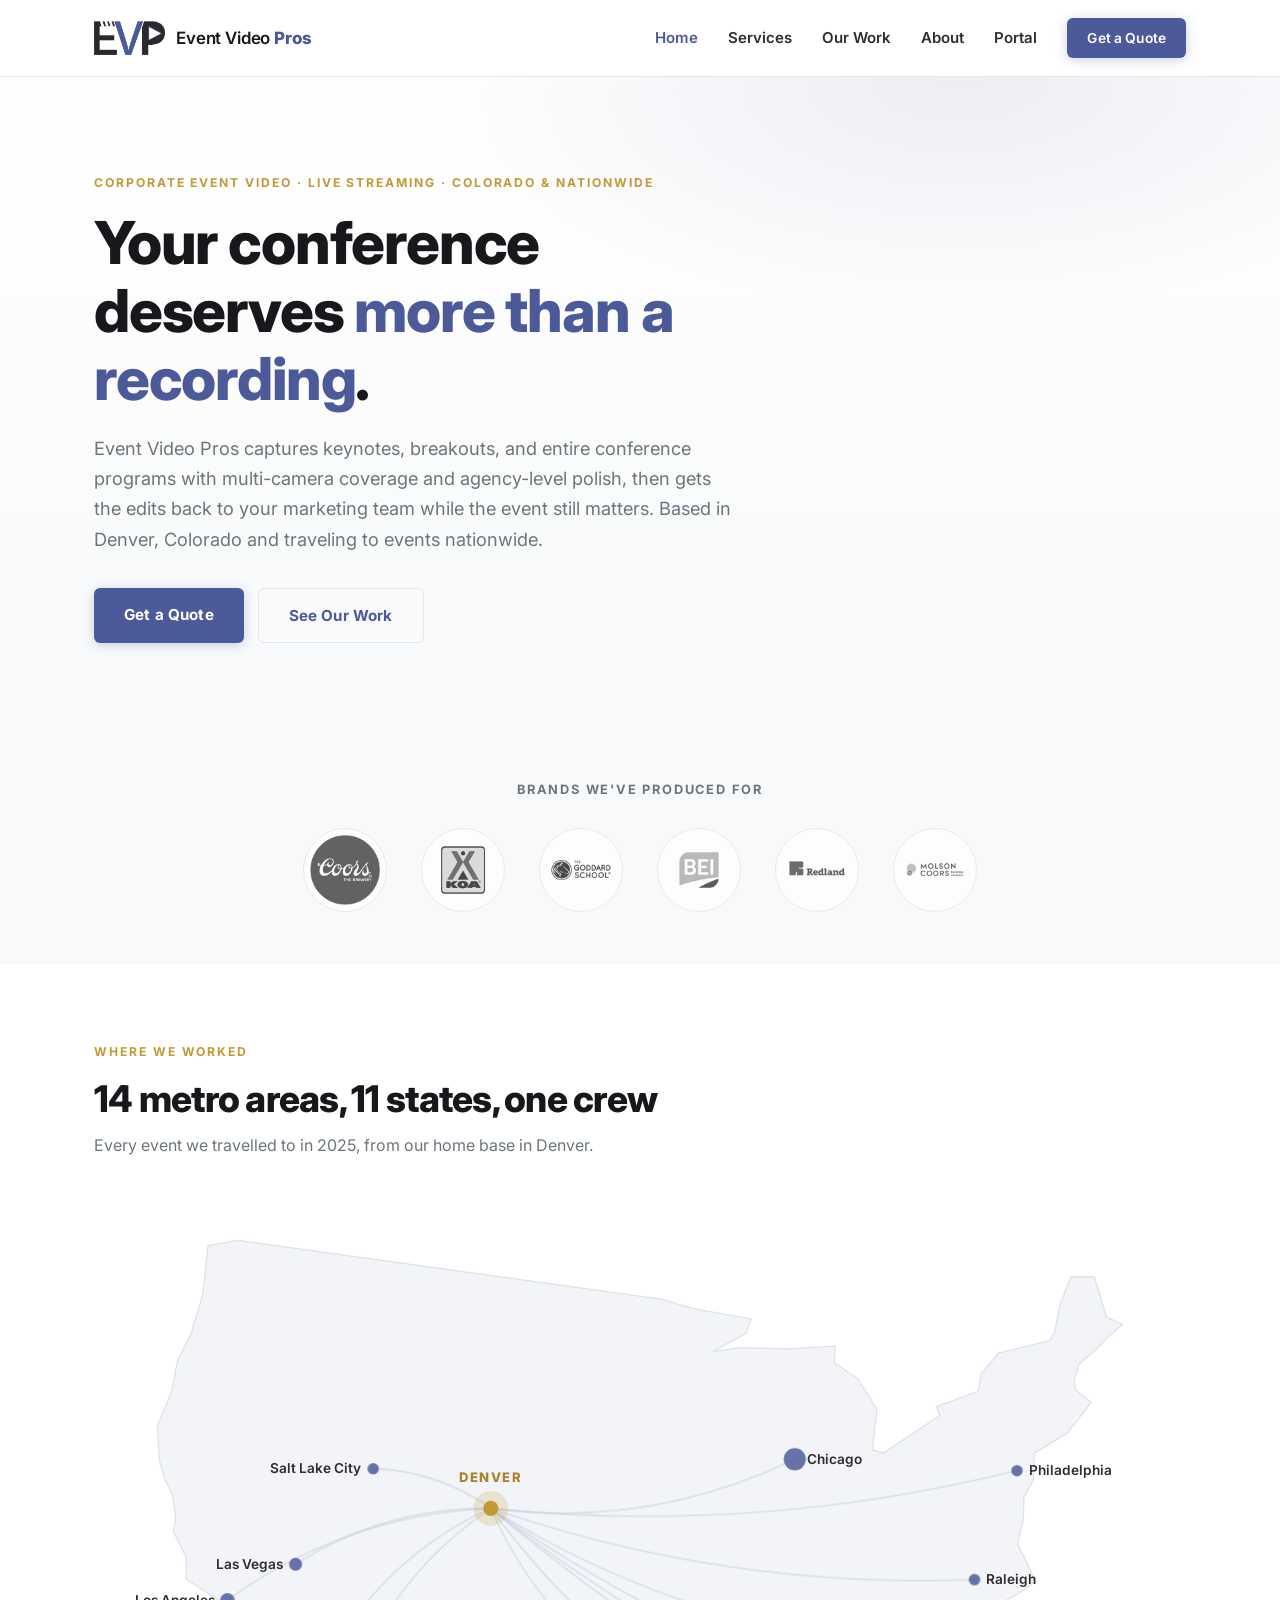
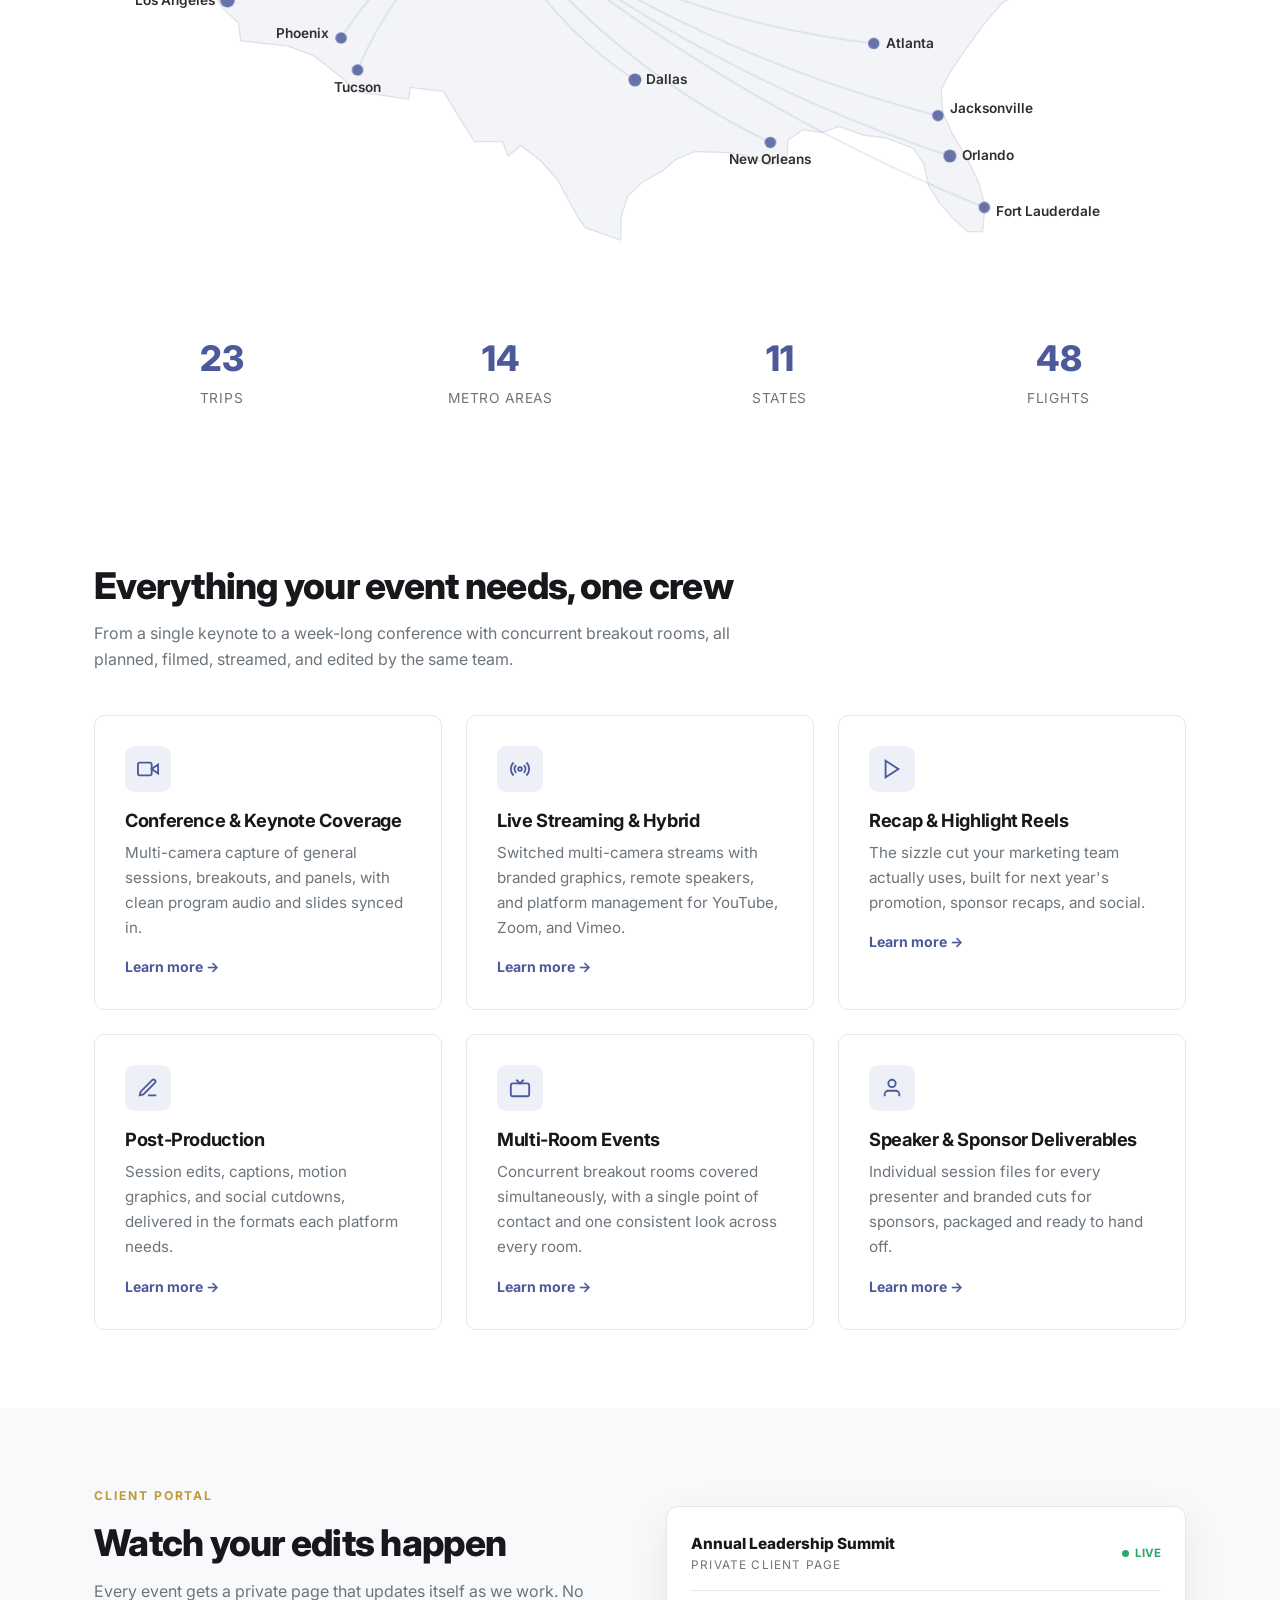
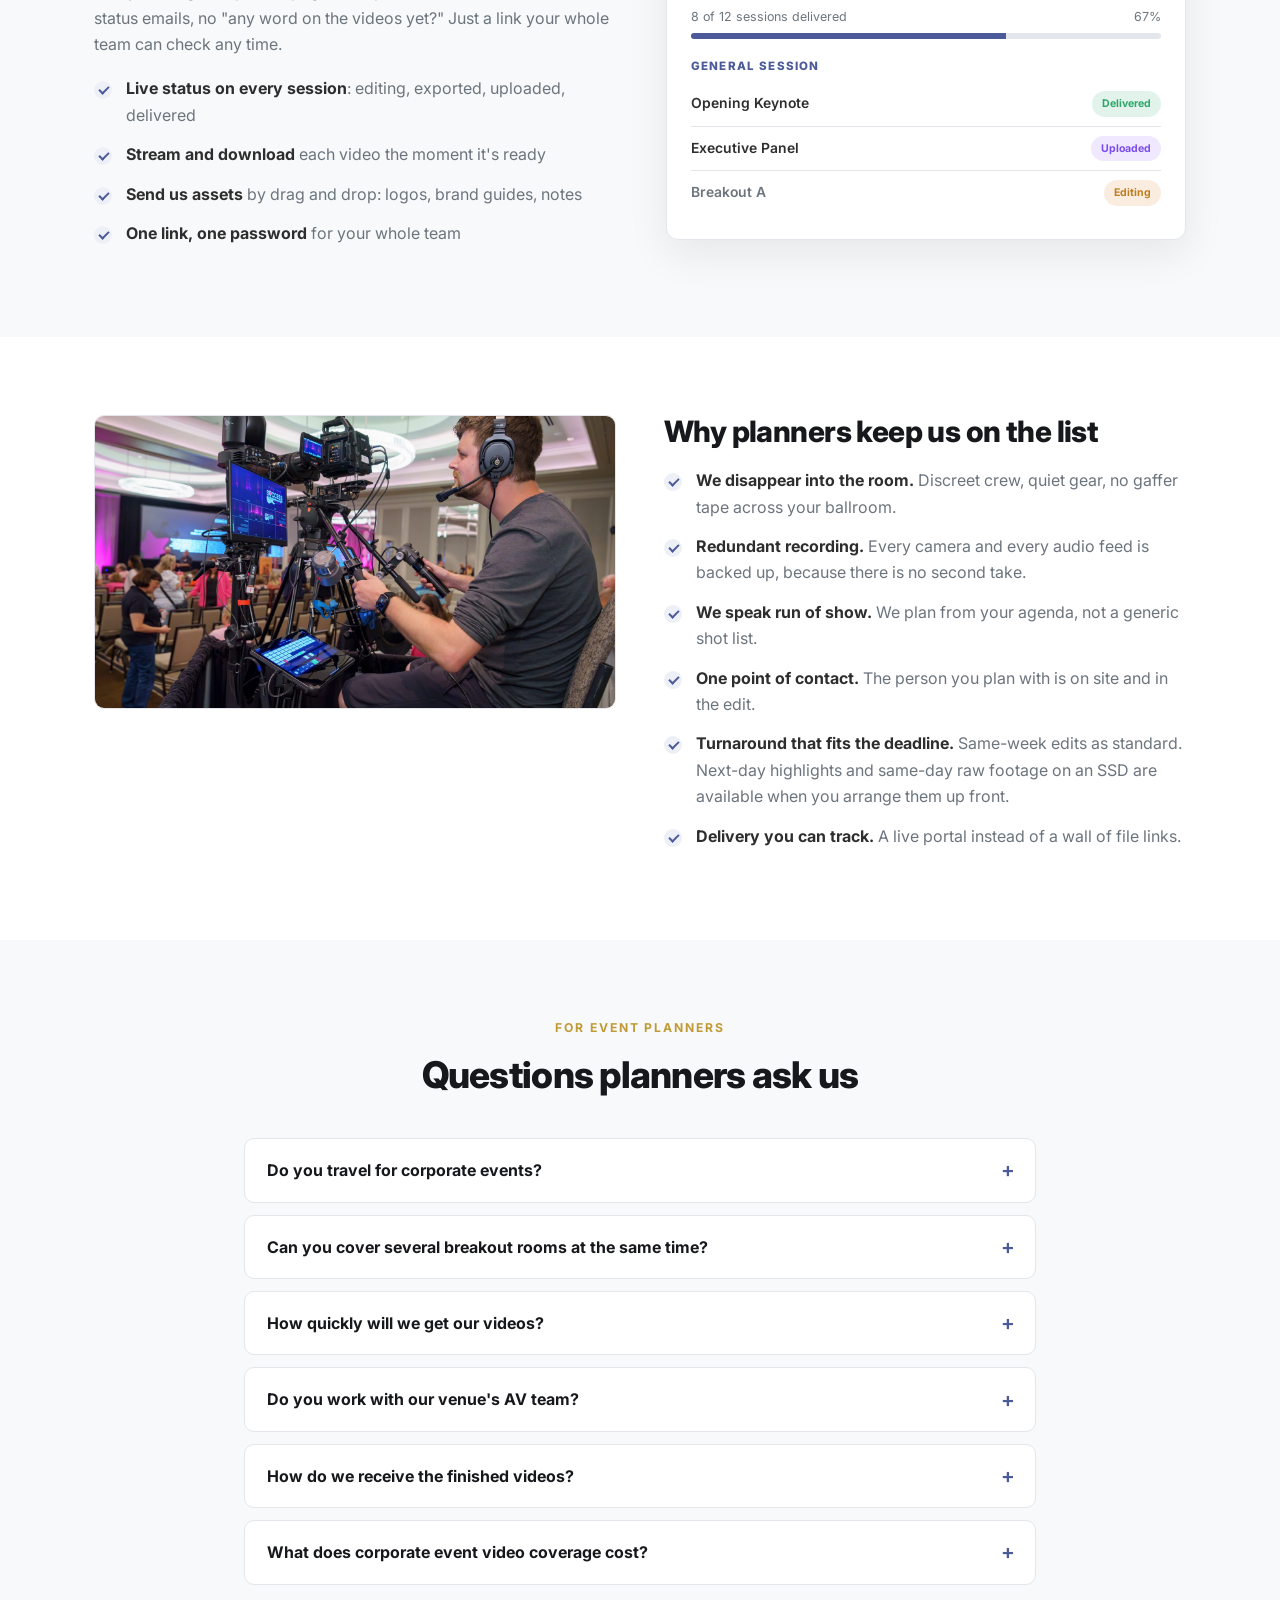
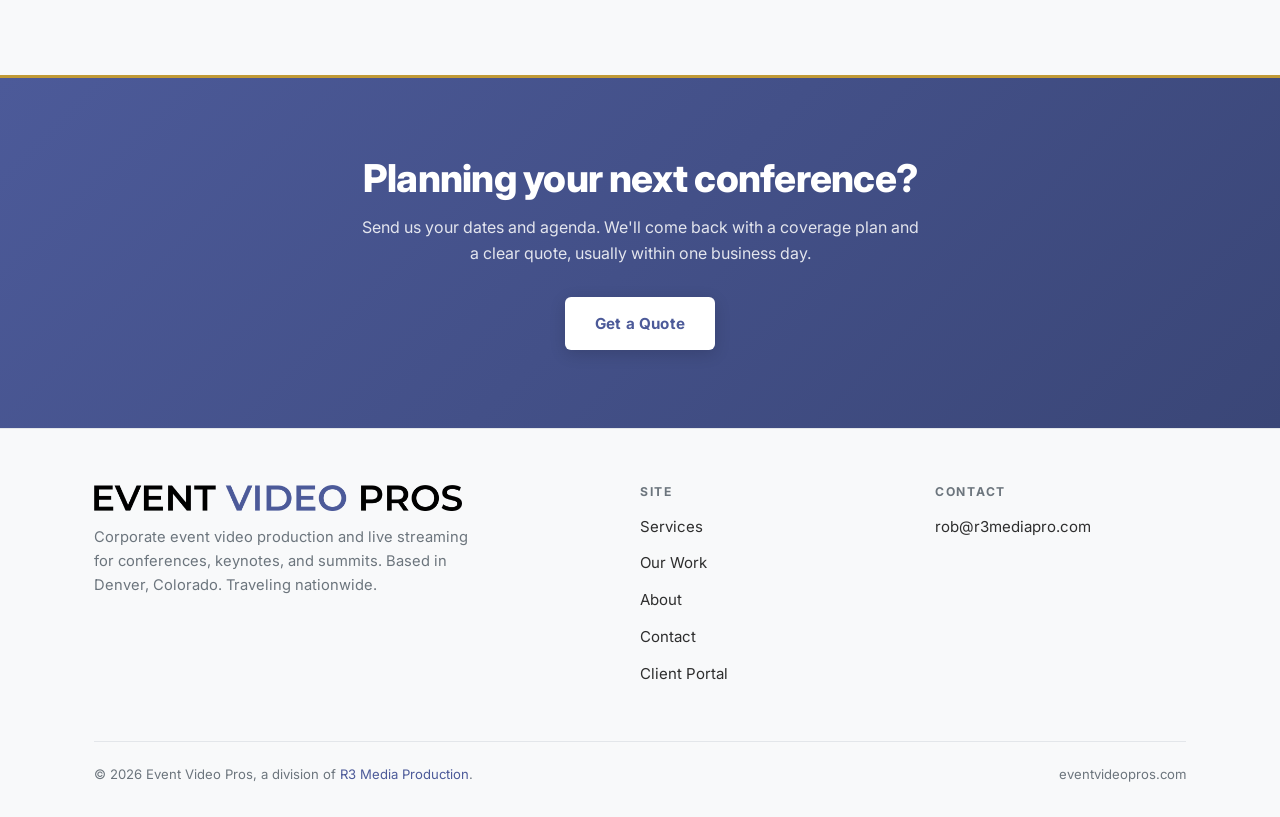
==== commit af44ba7b: "Restore all six client logos under an honest caption 'Trusted by the teams behind events like these'" ====
--- a/index.html
+++ b/index.html
@@ -178,12 +178,14 @@
 
 <section class="block alt" style="padding:52px 0;">
   <div class="wrap">
-    <p style="text-align:center; color:var(--steel); font-size:0.8rem; font-weight:700; letter-spacing:0.14em; text-transform:uppercase; margin-bottom:28px;">Trusted by the teams behind events like these</p>
+    <p style="text-align:center; color:var(--steel); font-size:0.8rem; font-weight:700; letter-spacing:0.14em; text-transform:uppercase; margin-bottom:28px;">Brands we've produced for</p>
     <div class="clients">
       <img src="assets/clients/coors-round.png" alt="Coors" loading="lazy">
       <img src="assets/clients/koa-round.png" alt="KOA" loading="lazy">
       <img src="assets/clients/goddard-round.png" alt="The Goddard School" loading="lazy">
       <img src="assets/clients/bei-round.png" alt="BEI" loading="lazy">
+      <img src="assets/clients/redland-round.png" alt="Redland" loading="lazy">
+      <img src="assets/clients/mcbc-round.png" alt="Molson Coors" loading="lazy">
     </div>
   </div>
 </section>
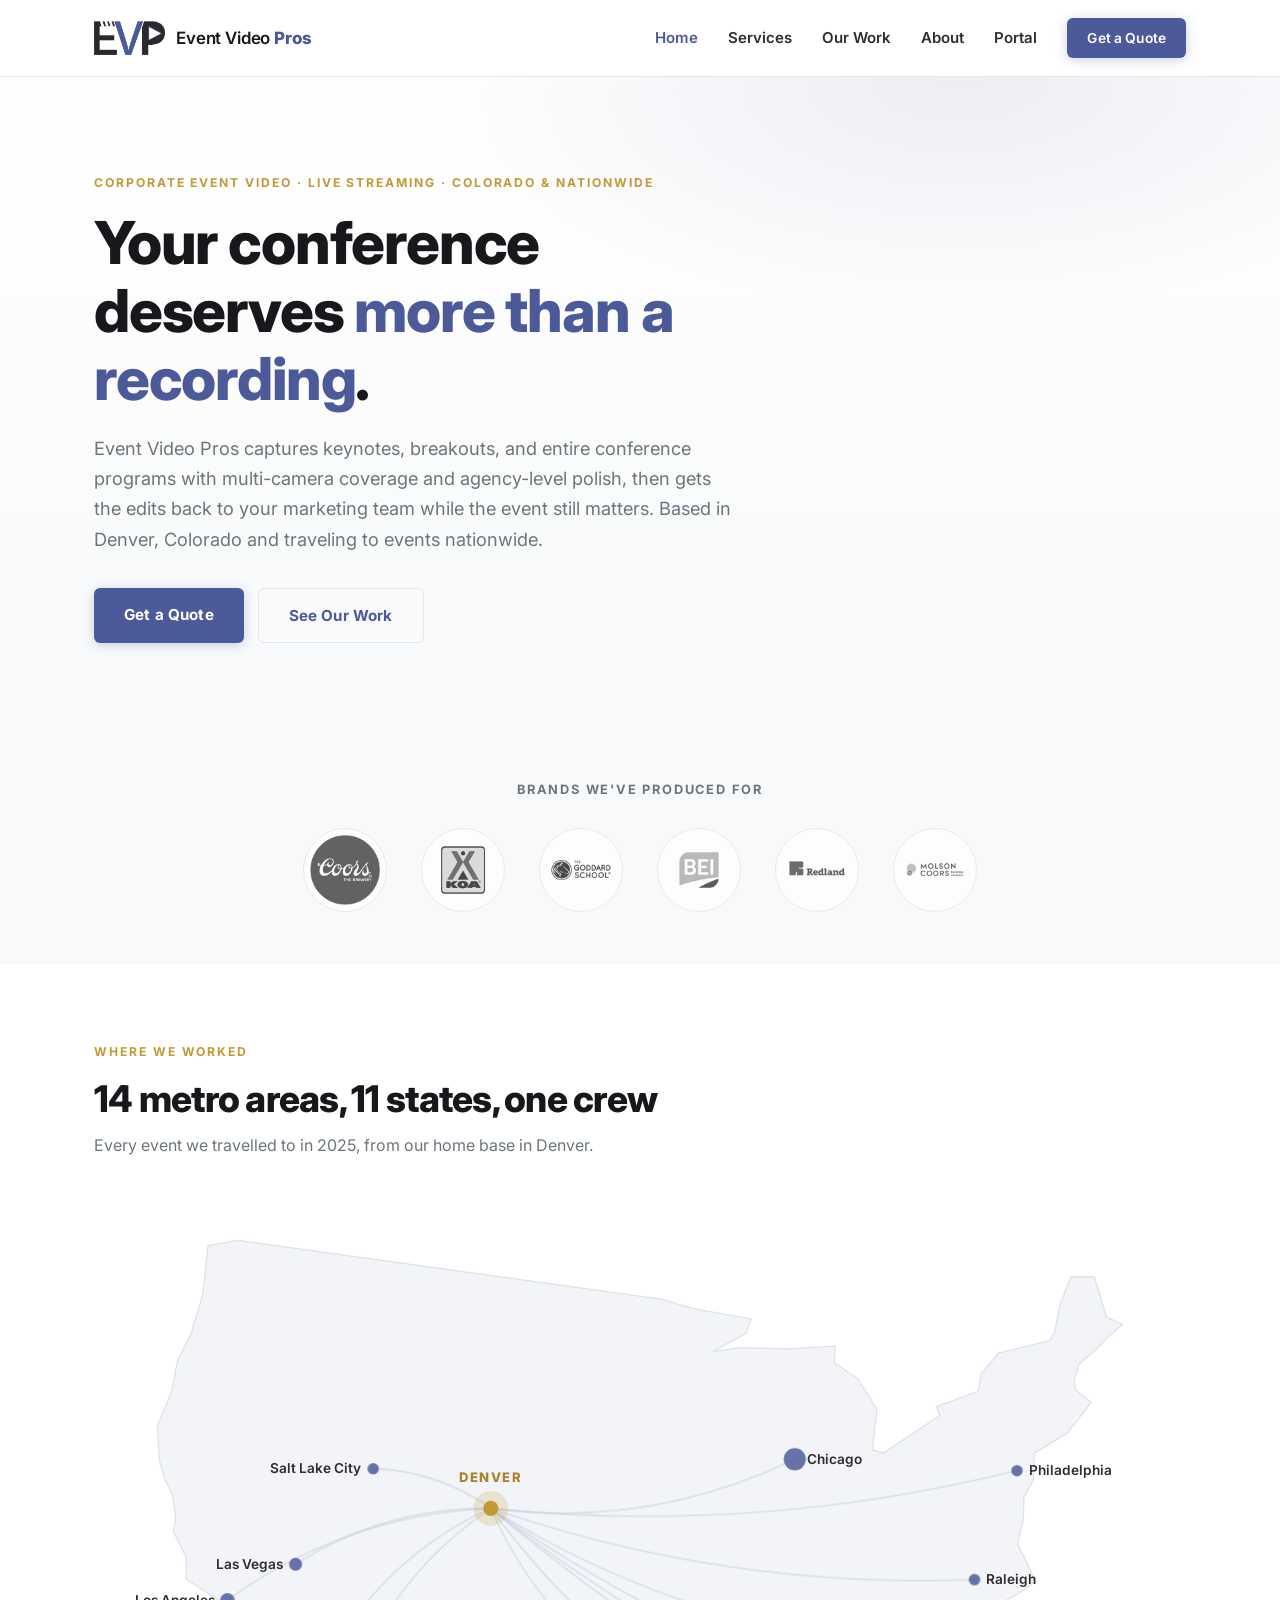
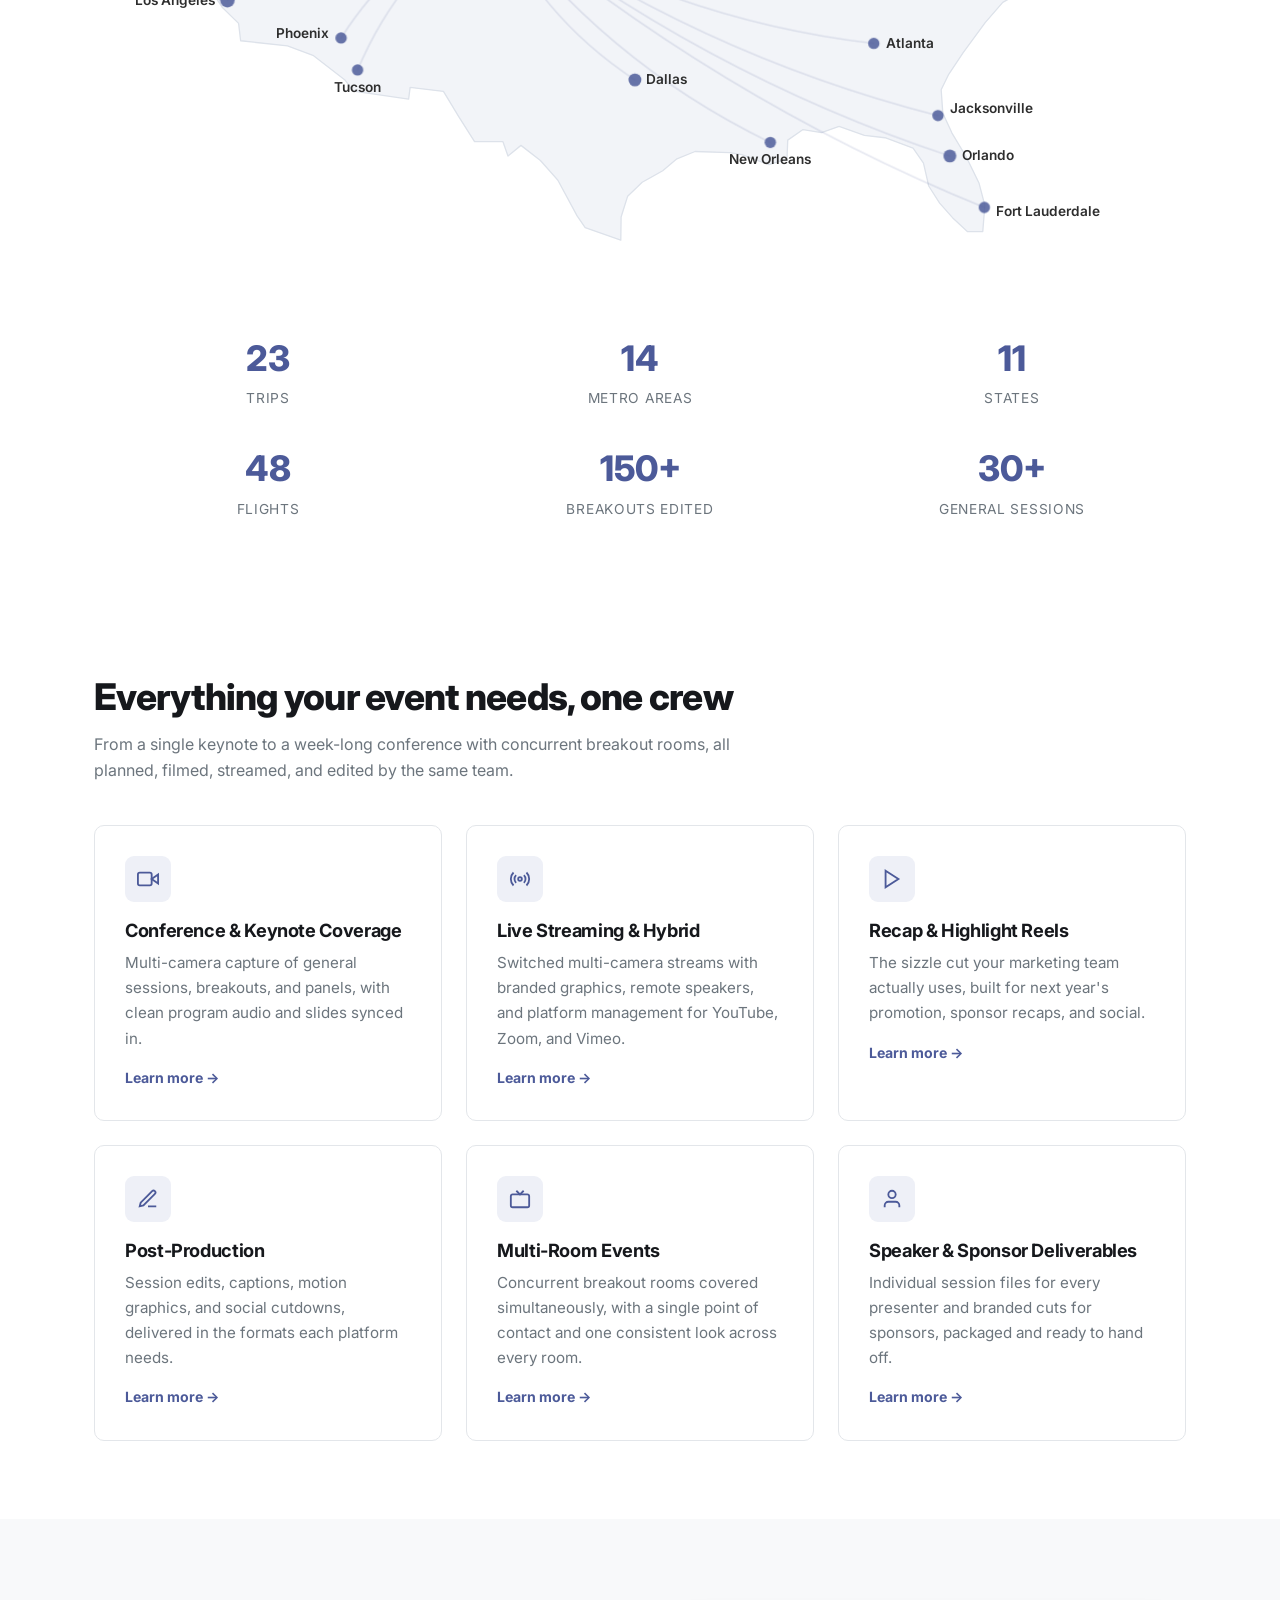
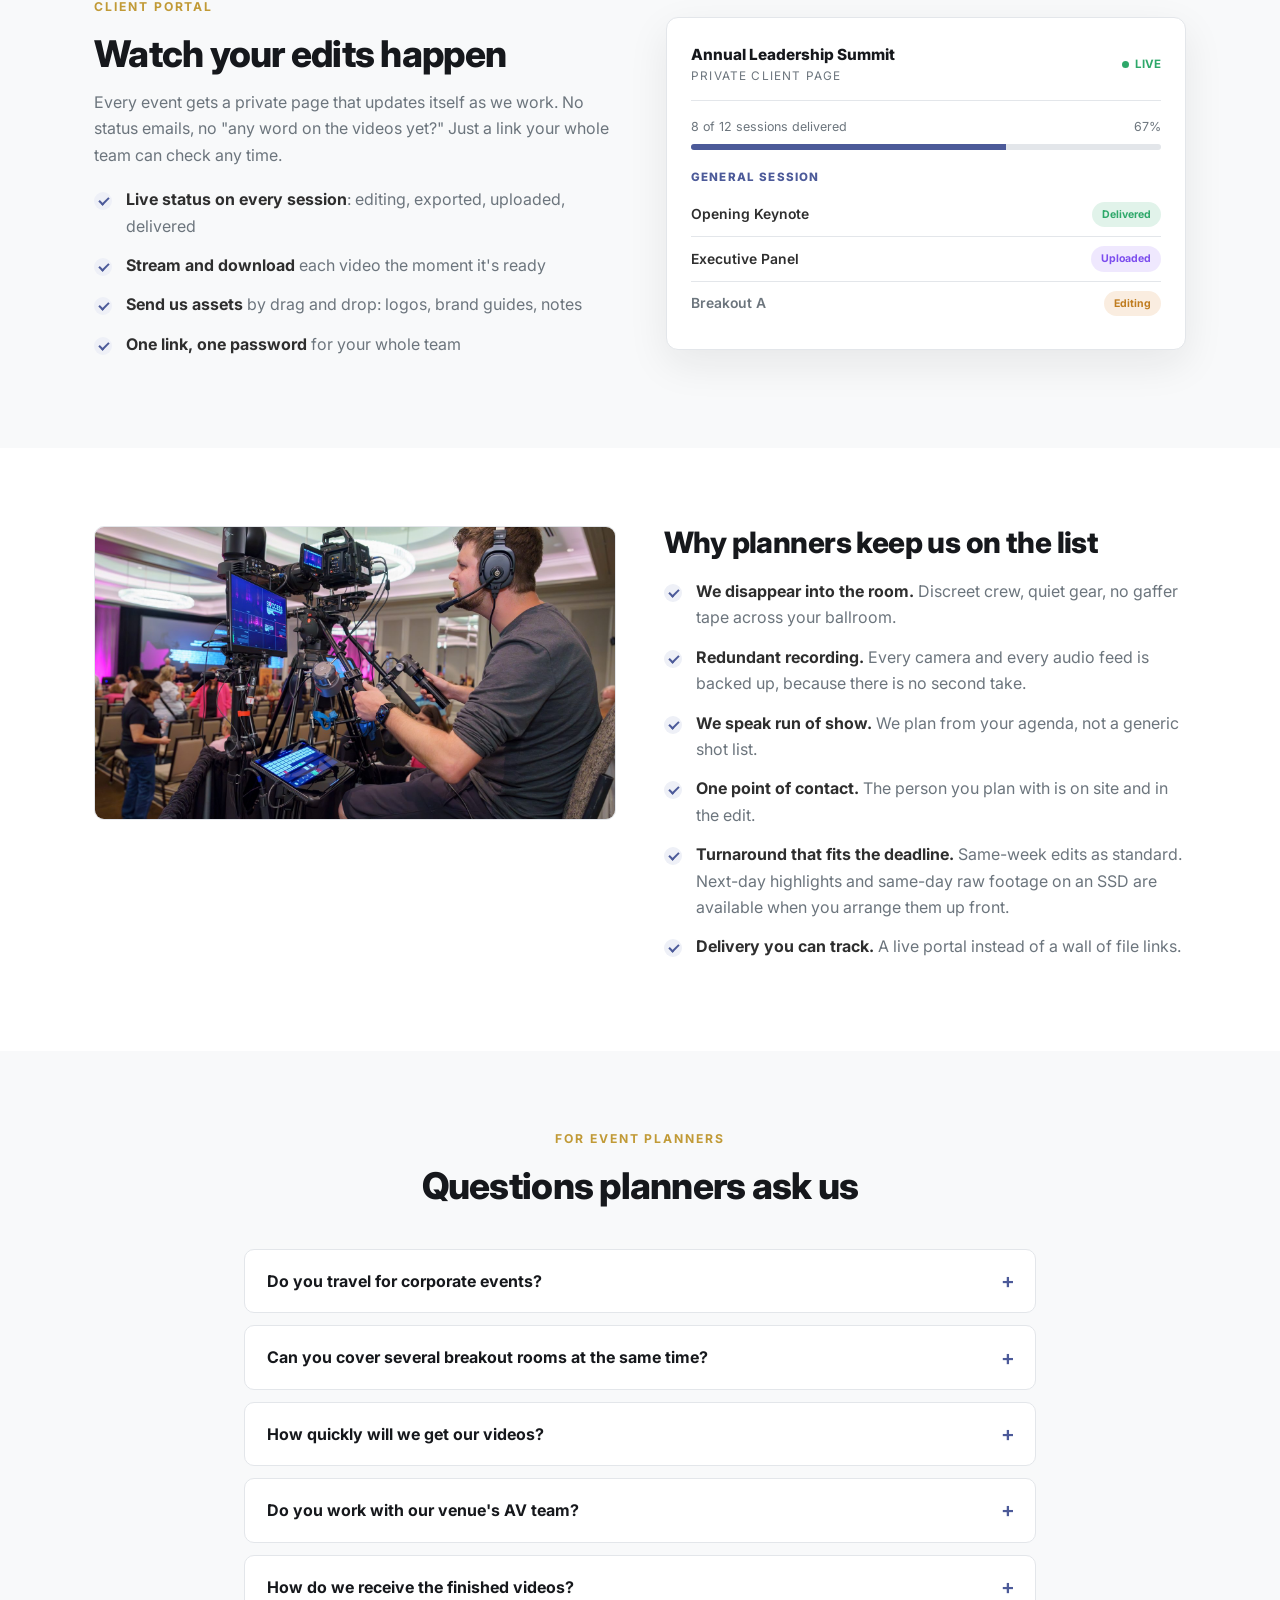
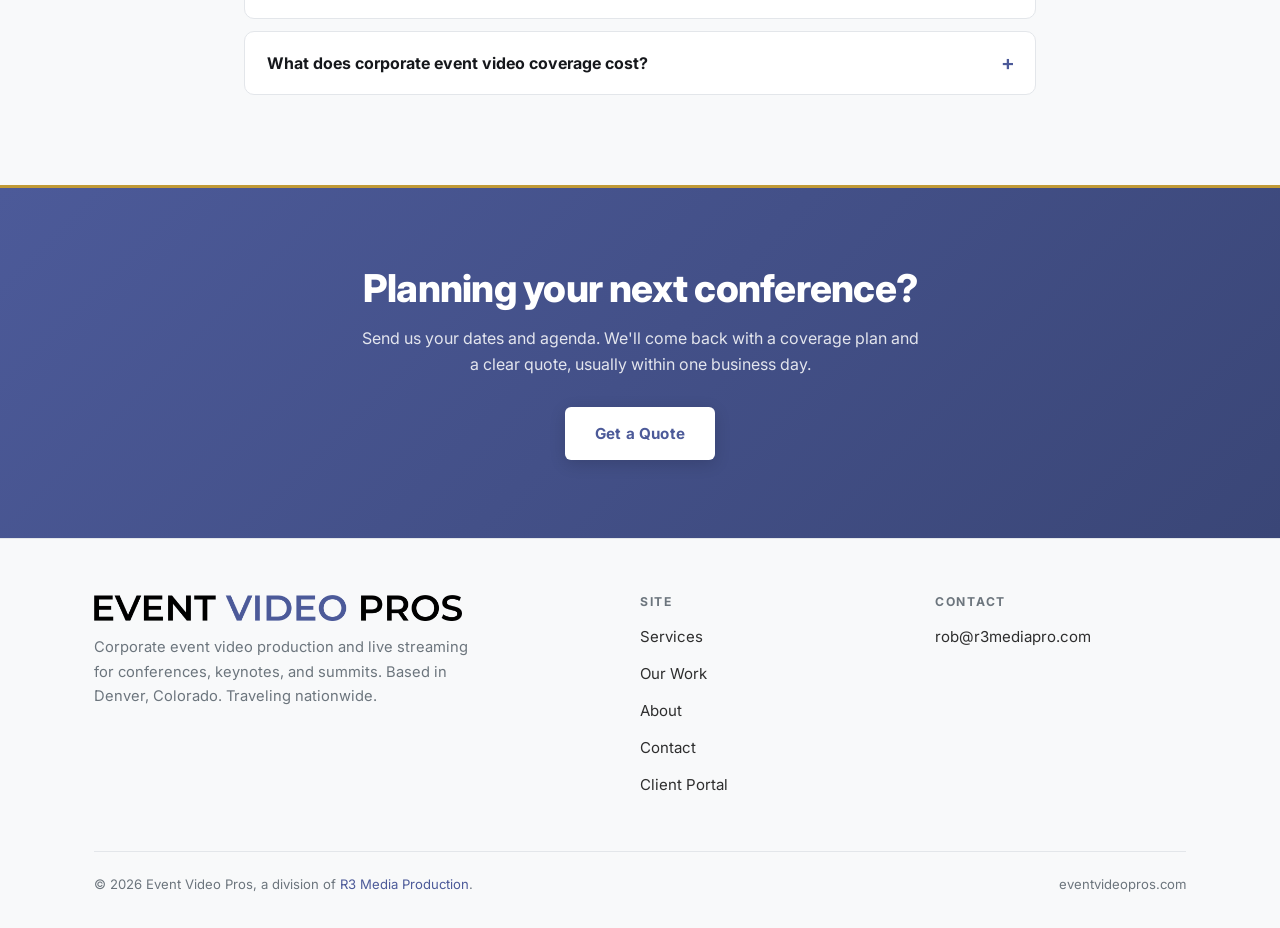
==== commit aebc4e3d: "Add 2025 delivery volume to the EVP stats band 150+ breakouts edited and 30+ general sessions, along" ====
--- a/index.html
+++ b/index.html
@@ -220,11 +220,13 @@
   <text class="home-label" x="363.4" y="279.5" text-anchor="middle" fill="#A8842C" font-family="Inter,system-ui,sans-serif" font-size="12" font-weight="800" letter-spacing="1.4">DENVER</text>
   <g class="labels" fill="#2E2E2E" font-family="Inter,system-ui,sans-serif" font-size="12.5" font-weight="600"><text x="652.7" y="262.4" text-anchor="start">Chicago</text><text x="111.1" y="391.6" text-anchor="end">Los Angeles</text><text x="505.3" y="464.5" text-anchor="start">Dallas</text><text x="794.7" y="534.2" text-anchor="start">Orlando</text><text x="173.5" y="358.6" text-anchor="end">Las Vegas</text><text x="619.3" y="537.8" text-anchor="middle">New Orleans</text><text x="725.0" y="431.1" text-anchor="start">Atlanta</text><text x="856.2" y="272.9" text-anchor="start">Philadelphia</text><text x="244.6" y="271.1" text-anchor="end">Salt Lake City</text><text x="783.8" y="491.2" text-anchor="start">Jacksonville</text><text x="826.3" y="585.3" text-anchor="start">Fort Lauderdale</text><text x="817.3" y="372.7" text-anchor="start">Raleigh</text><text x="241.3" y="471.4" text-anchor="middle">Tucson</text><text x="215.2" y="422.1" text-anchor="end">Phoenix</text></g>
 </svg>
-    <div class="stats" style="margin-top:26px;">
+    <div class="stats six" style="margin-top:26px;">
       <div class="stat"><div class="num">23</div><div class="label">Trips</div></div>
       <div class="stat"><div class="num">14</div><div class="label">Metro Areas</div></div>
       <div class="stat"><div class="num">11</div><div class="label">States</div></div>
       <div class="stat"><div class="num">48</div><div class="label">Flights</div></div>
+      <div class="stat"><div class="num">150+</div><div class="label">Breakouts Edited</div></div>
+      <div class="stat"><div class="num">30+</div><div class="label">General Sessions</div></div>
     </div>
   </div>
 </section>
--- a/css/styles.css
+++ b/css/styles.css
@@ -183,6 +183,8 @@
 /* ---------- Stats ---------- */
 .stats { display: grid; grid-template-columns: repeat(4, 1fr); gap: 24px; text-align: center; }
 @media (max-width: 700px) { .stats { grid-template-columns: 1fr 1fr; } }
+.stats.six { grid-template-columns: repeat(3, 1fr); row-gap: 30px; }
+@media (max-width: 700px) { .stats.six { grid-template-columns: 1fr 1fr; } }
 .stat .num { font-size: 2.2rem; font-weight: 800; color: var(--slate); }
 .stat .label { color: var(--steel); font-size: 0.86rem; letter-spacing: 0.05em; text-transform: uppercase; }
 
